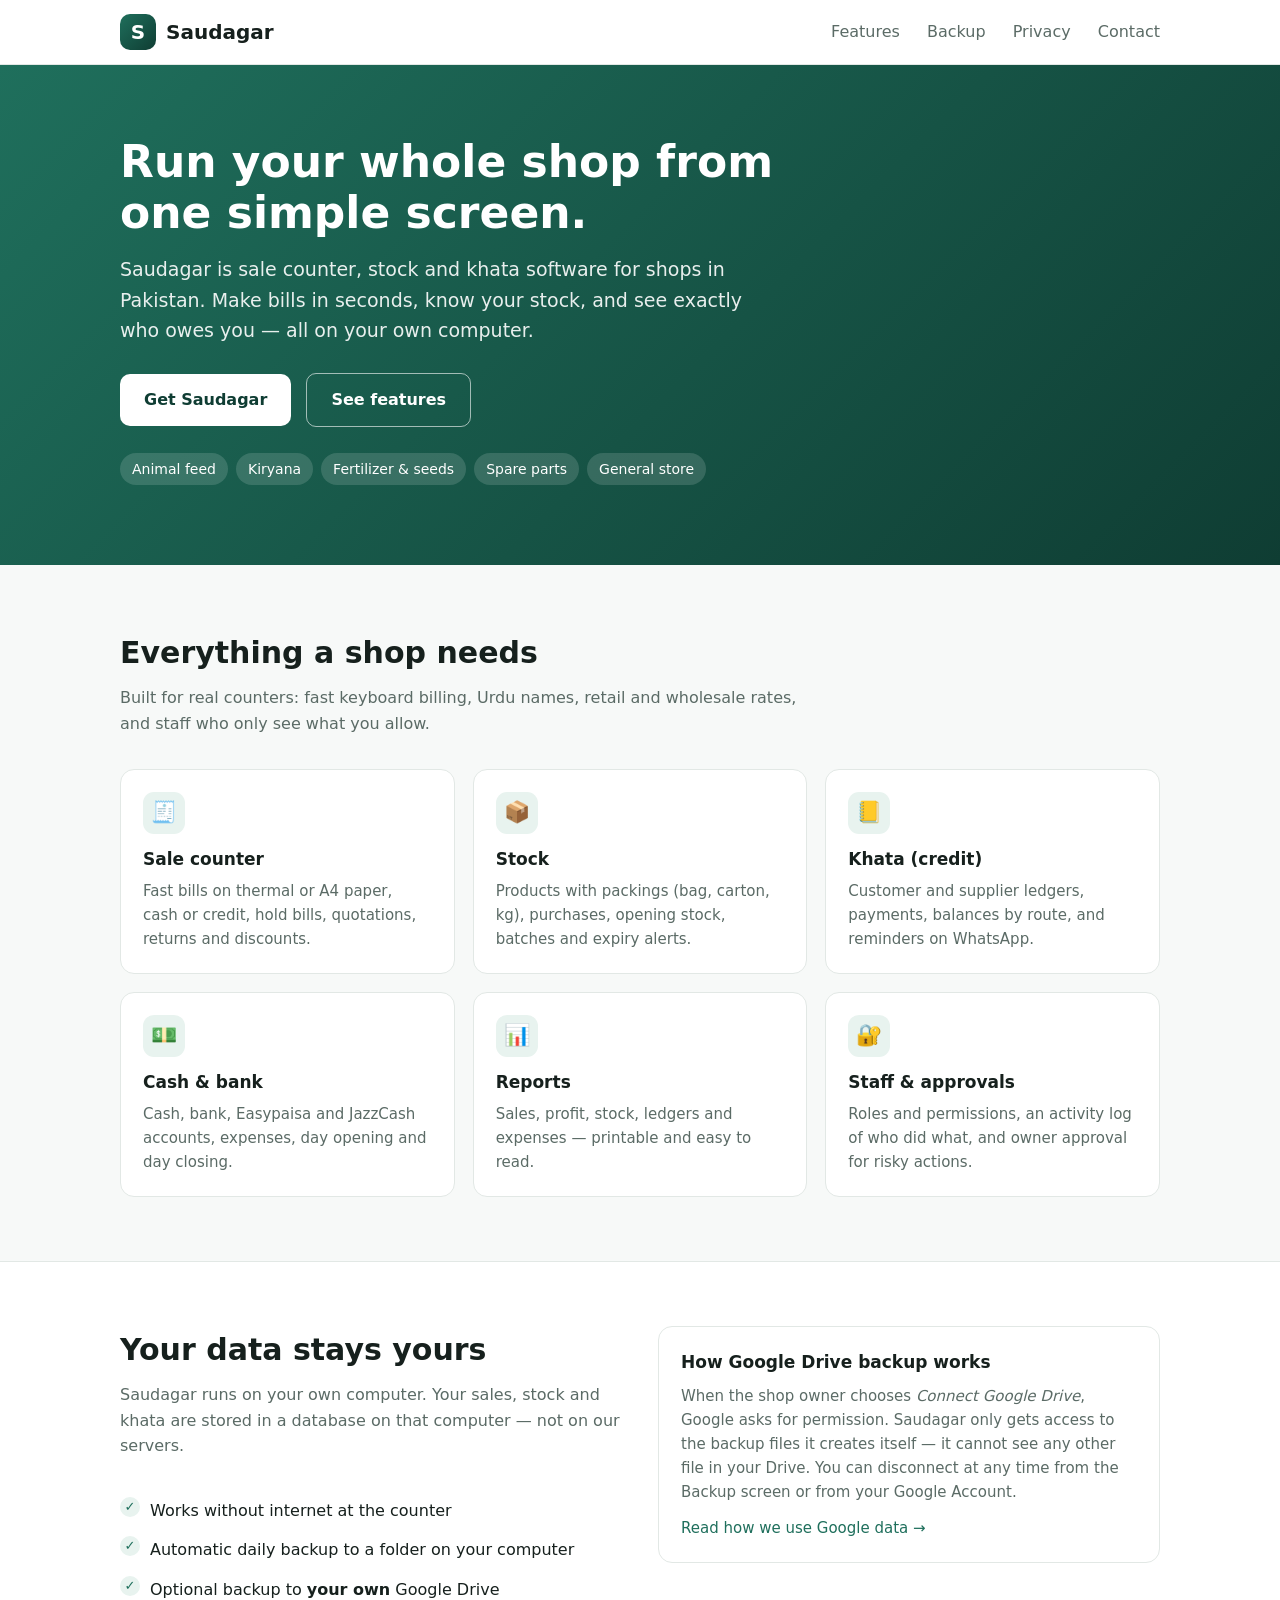
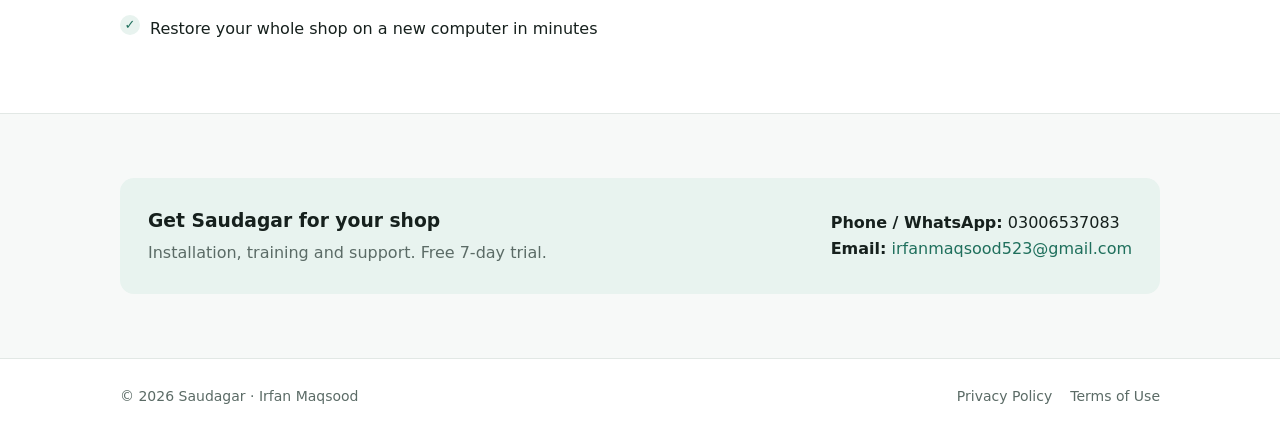
==== index.html @ 8bf54cc9 "Add files via upload" ====
<!doctype html>
<html lang="en">
<head>
<meta charset="utf-8">
<meta name="viewport" content="width=device-width, initial-scale=1">
<title>Saudagar — Shop, Stock &amp; Khata Software</title>
<meta name="description" content="Saudagar is point-of-sale, stock and khata (credit ledger) software for shops in Pakistan. Runs on your own computer, with safe backups to your own Google Drive.">
<link rel="stylesheet" href="style.css">
<link rel="icon" href="data:image/svg+xml,%3Csvg xmlns='http://www.w3.org/2000/svg' viewBox='0 0 64 64'%3E%3Crect width='64' height='64' rx='16' fill='%231F6F5C'/%3E%3Ctext x='32' y='44' font-size='36' font-family='Arial' font-weight='bold' fill='white' text-anchor='middle'%3ES%3C/text%3E%3C/svg%3E">
</head>
<body>

<header class="top">
  <div class="wrap">
    <a class="logo" href="index.html"><span class="mark">S</span>Saudagar</a>
    <nav>
      <a class="wide" href="#features">Features</a>
      <a class="wide" href="#backup">Backup</a>
      <a href="privacy.html">Privacy</a>
      <a href="#contact">Contact</a>
    </nav>
  </div>
</header>

<div class="hero">
  <div class="wrap">
    <h1>Run your whole shop from one simple screen.</h1>
    <p>Saudagar is sale counter, stock and khata software for shops in Pakistan. Make bills in seconds, know your stock, and see exactly who owes you — all on your own computer.</p>
    <a class="btn" href="#contact">Get Saudagar</a>
    <a class="btn ghost" href="#features">See features</a>
    <div class="tags">
      <span>Animal feed</span><span>Kiryana</span><span>Fertilizer &amp; seeds</span><span>Spare parts</span><span>General store</span>
    </div>
  </div>
</div>

<section id="features">
  <div class="wrap">
    <h2>Everything a shop needs</h2>
    <p class="lead">Built for real counters: fast keyboard billing, Urdu names, retail and wholesale rates, and staff who only see what you allow.</p>
    <div class="grid">
      <div class="card"><div class="ic">🧾</div><h3>Sale counter</h3><p>Fast bills on thermal or A4 paper, cash or credit, hold bills, quotations, returns and discounts.</p></div>
      <div class="card"><div class="ic">📦</div><h3>Stock</h3><p>Products with packings (bag, carton, kg), purchases, opening stock, batches and expiry alerts.</p></div>
      <div class="card"><div class="ic">📒</div><h3>Khata (credit)</h3><p>Customer and supplier ledgers, payments, balances by route, and reminders on WhatsApp.</p></div>
      <div class="card"><div class="ic">💵</div><h3>Cash &amp; bank</h3><p>Cash, bank, Easypaisa and JazzCash accounts, expenses, day opening and day closing.</p></div>
      <div class="card"><div class="ic">📊</div><h3>Reports</h3><p>Sales, profit, stock, ledgers and expenses — printable and easy to read.</p></div>
      <div class="card"><div class="ic">🔐</div><h3>Staff &amp; approvals</h3><p>Roles and permissions, an activity log of who did what, and owner approval for risky actions.</p></div>
    </div>
  </div>
</section>

<section id="backup" class="band">
  <div class="wrap two">
    <div>
      <h2>Your data stays yours</h2>
      <p class="lead">Saudagar runs on your own computer. Your sales, stock and khata are stored in a database on that computer — not on our servers.</p>
      <ul class="check">
        <li>Works without internet at the counter</li>
        <li>Automatic daily backup to a folder on your computer</li>
        <li>Optional backup to <b>your own</b> Google Drive</li>
        <li>Restore your whole shop on a new computer in minutes</li>
      </ul>
    </div>
    <div class="card">
      <h3>How Google Drive backup works</h3>
      <p style="margin-top:8px">When the shop owner chooses <i>Connect Google Drive</i>, Google asks for permission. Saudagar only gets access to the backup files it creates itself — it cannot see any other file in your Drive. You can disconnect at any time from the Backup screen or from your Google Account.</p>
      <p style="margin-top:12px"><a href="privacy.html#google">Read how we use Google data →</a></p>
    </div>
  </div>
</section>

<section id="contact">
  <div class="wrap">
    <div class="contact">
      <div>
        <h3>Get Saudagar for your shop</h3>
        <p style="margin:0;color:var(--muted)">Installation, training and support. Free 7-day trial.</p>
      </div>
      <div>
        <div><b>Phone / WhatsApp:</b> 03006537083</div>
        <div><b>Email:</b> <a href="mailto:irfanmaqsood523@gmail.com">irfanmaqsood523@gmail.com</a></div>
      </div>
    </div>
  </div>
</section>

<footer>
  <div class="wrap">
    <div>© <span id="y">2026</span> Saudagar · Irfan Maqsood</div>
    <div><a href="privacy.html">Privacy Policy</a><a href="terms.html">Terms of Use</a></div>
  </div>
</footer>
<script>document.getElementById('y').textContent=new Date().getFullYear();</script>
</body>
</html>
---- style.css ----
:root{
  --brand:#1F6F5C; --brand-deep:#0F3D33; --brand-soft:#E8F3EF;
  --ink:#16201D; --muted:#5B6B66; --line:#E2E8E5; --page:#F7F9F8; --card:#FFFFFF;
  --radius:14px; --max:1080px;
}
*{box-sizing:border-box}
html{scroll-behavior:smooth}
body{margin:0;font-family:"Segoe UI",system-ui,-apple-system,Roboto,Arial,sans-serif;color:var(--ink);background:var(--page);line-height:1.6;font-size:16px}
a{color:var(--brand);text-decoration:none} a:hover{text-decoration:underline}
.wrap{max-width:var(--max);margin:0 auto;padding:0 20px}

/* header */
header.top{background:var(--card);border-bottom:1px solid var(--line);position:sticky;top:0;z-index:10}
header.top .wrap{display:flex;align-items:center;justify-content:space-between;height:64px}
.logo{display:flex;align-items:center;gap:10px;font-weight:700;font-size:20px;color:var(--ink)}
.logo:hover{text-decoration:none}
.mark{width:36px;height:36px;border-radius:10px;background:linear-gradient(135deg,var(--brand),var(--brand-deep));color:#fff;display:grid;place-items:center;font-weight:800}
nav a{margin-left:22px;color:var(--muted);font-weight:500} nav a:hover{color:var(--brand);text-decoration:none}

/* hero */
.hero{background:linear-gradient(135deg,var(--brand),var(--brand-deep));color:#fff;padding:72px 0 80px}
.hero h1{font-size:44px;line-height:1.15;margin:0 0 16px;max-width:720px}
.hero p{font-size:19px;opacity:.9;max-width:640px;margin:0 0 28px}
.btn{display:inline-block;padding:13px 24px;border-radius:10px;font-weight:600;background:#fff;color:var(--brand-deep)}
.btn:hover{text-decoration:none;opacity:.92}
.btn.ghost{background:transparent;color:#fff;border:1.5px solid rgba(255,255,255,.6);margin-left:10px}
.tags{margin-top:26px;display:flex;flex-wrap:wrap;gap:8px}
.tags span{background:rgba(255,255,255,.14);padding:5px 12px;border-radius:99px;font-size:14px}

/* sections */
section{padding:64px 0}
section h2{font-size:30px;margin:0 0 8px}
.lead{color:var(--muted);margin:0 0 32px;max-width:680px}
.grid{display:grid;grid-template-columns:repeat(3,1fr);gap:18px}
.card{background:var(--card);border:1px solid var(--line);border-radius:var(--radius);padding:22px}
.card .ic{width:42px;height:42px;border-radius:11px;background:var(--brand-soft);display:grid;place-items:center;font-size:21px;margin-bottom:12px}
.card h3{margin:0 0 6px;font-size:17px}
.card p{margin:0;color:var(--muted);font-size:15px}
.band{background:var(--card);border-top:1px solid var(--line);border-bottom:1px solid var(--line)}
.two{display:grid;grid-template-columns:1fr 1fr;gap:36px;align-items:start}
.check{list-style:none;padding:0;margin:0}
.check li{padding:7px 0 7px 30px;position:relative}
.check li:before{content:"✓";position:absolute;left:0;top:6px;width:20px;height:20px;border-radius:50%;background:var(--brand-soft);color:var(--brand);font-weight:700;font-size:13px;display:grid;place-items:center}
.contact{background:var(--brand-soft);border-radius:var(--radius);padding:28px;display:flex;justify-content:space-between;align-items:center;gap:20px;flex-wrap:wrap}
.contact h3{margin:0 0 4px}

/* legal pages */
.doc{max-width:780px;margin:0 auto;padding:48px 20px 72px}
.doc h1{font-size:34px;margin:0 0 6px}
.doc .date{color:var(--muted);margin:0 0 28px}
.doc h2{font-size:21px;margin:34px 0 8px}
.doc p,.doc li{color:#2A3632}
.doc .box{background:var(--brand-soft);border-left:4px solid var(--brand);padding:14px 18px;border-radius:8px;margin:18px 0}

footer{border-top:1px solid var(--line);background:var(--card);padding:26px 0;color:var(--muted);font-size:14px}
footer .wrap{display:flex;justify-content:space-between;flex-wrap:wrap;gap:10px}
footer a{color:var(--muted);margin-left:18px}

@media (max-width:820px){
  .grid{grid-template-columns:1fr 1fr}.two{grid-template-columns:1fr}
  .hero h1{font-size:34px}
}
@media (max-width:560px){
  .grid{grid-template-columns:1fr}
  nav a{margin-left:14px;font-size:14px}
  .hero{padding:52px 0 60px}.hero h1{font-size:29px}.hero p{font-size:17px}
  .btn.ghost{margin:10px 0 0}
  footer a{margin:0 14px 0 0}
}
@media (max-width:560px){ nav a.wide{display:none} }
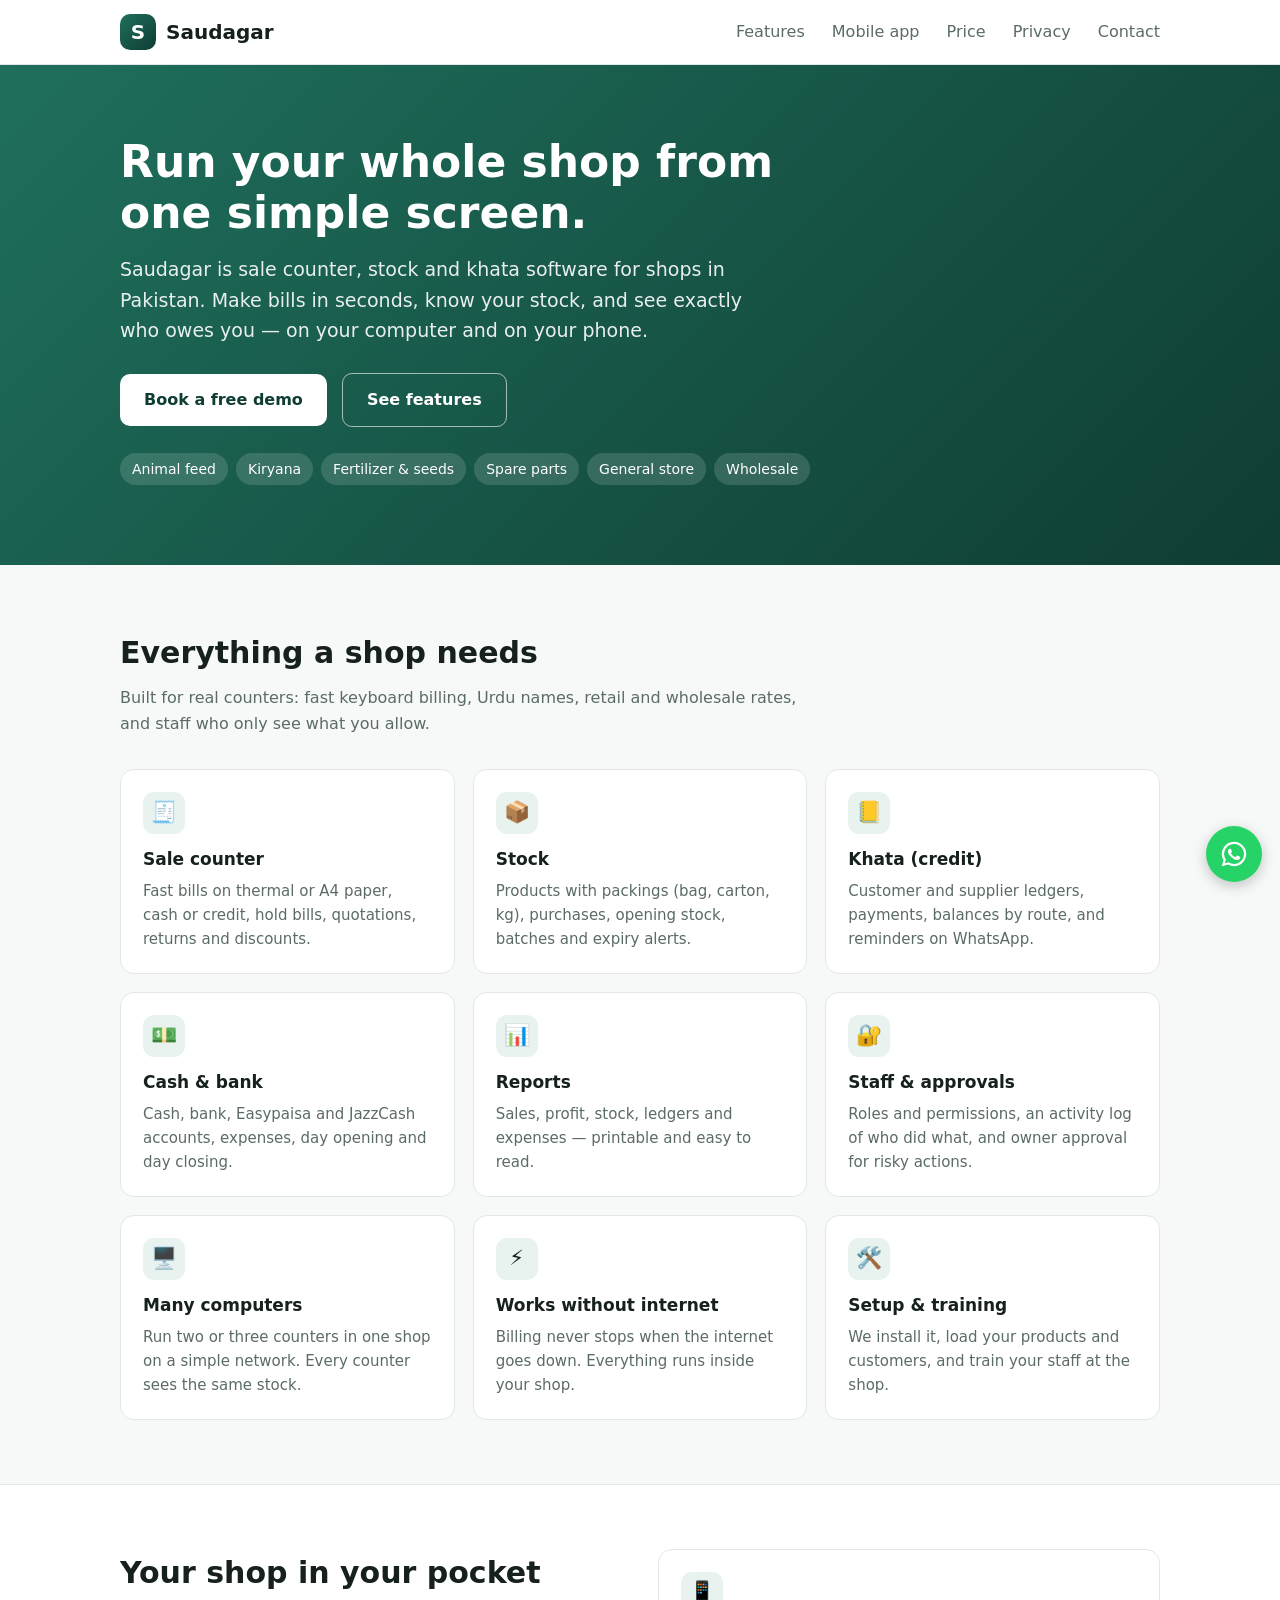
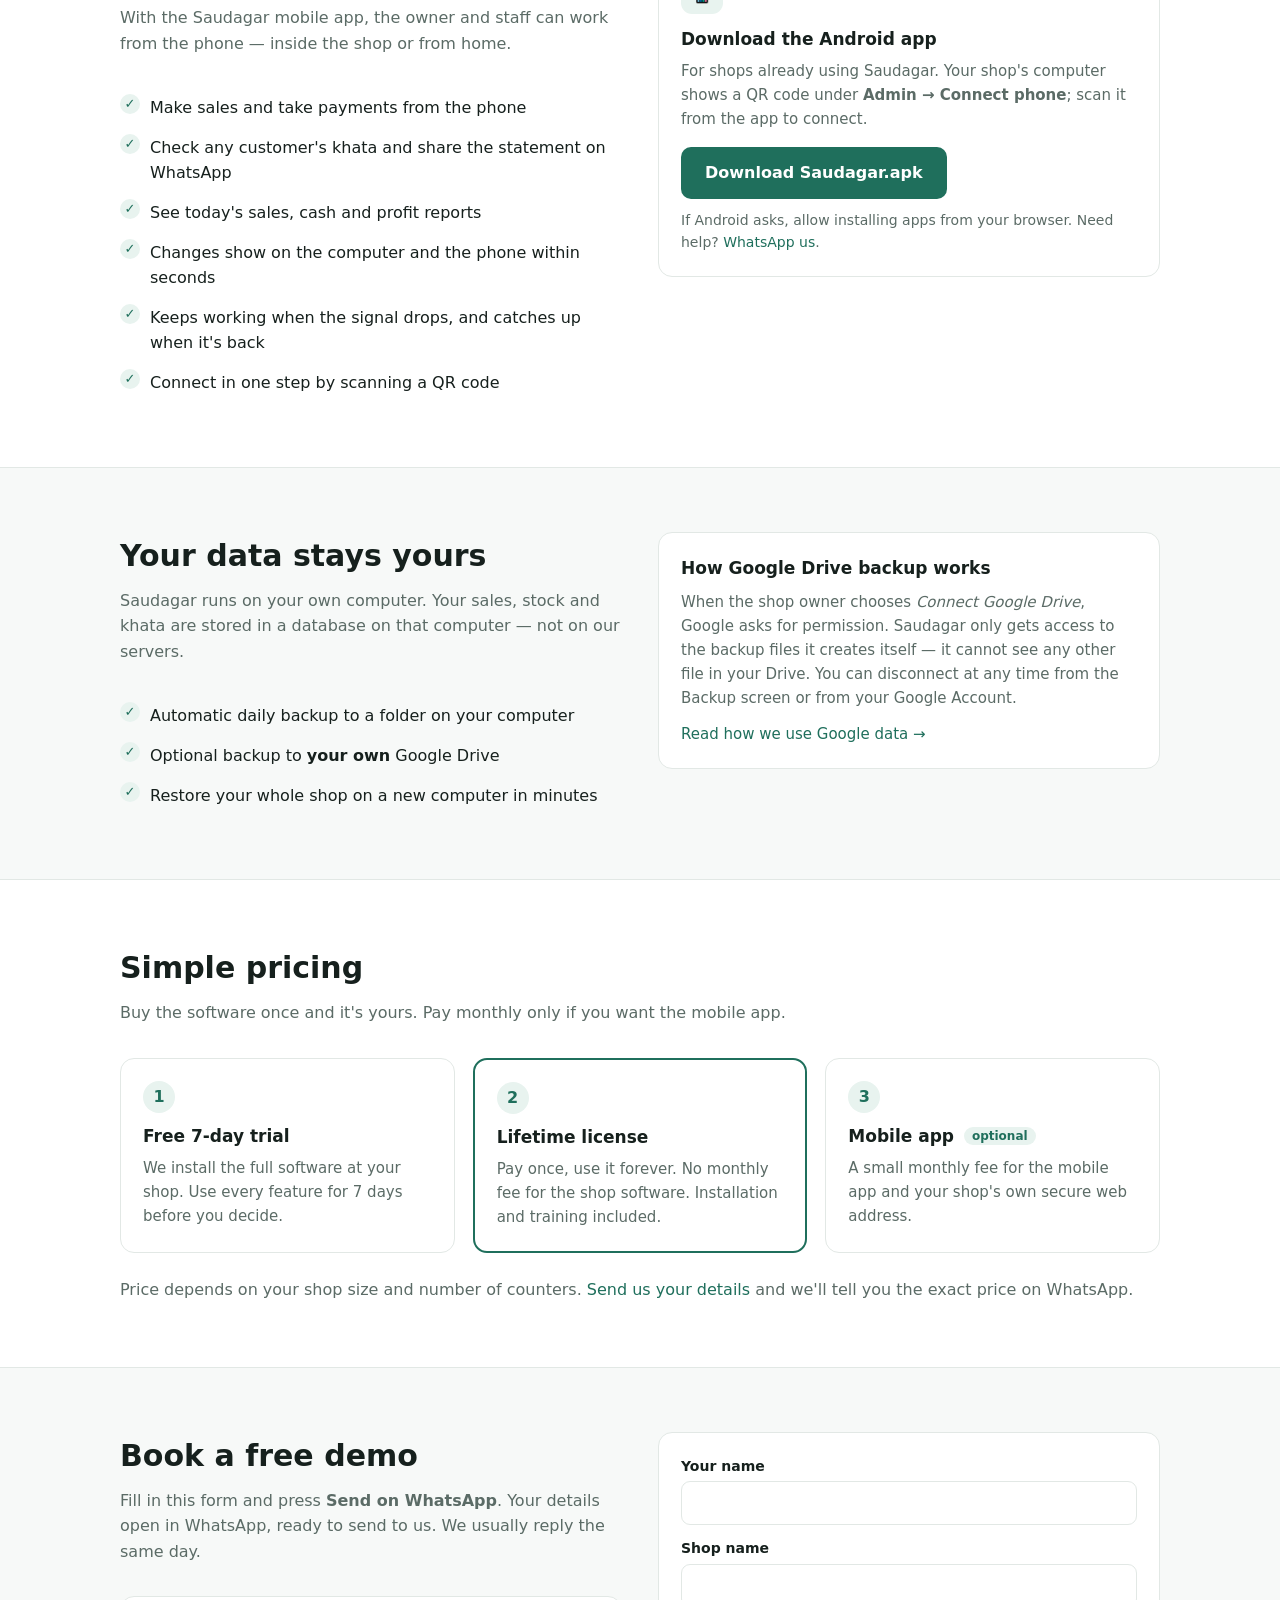
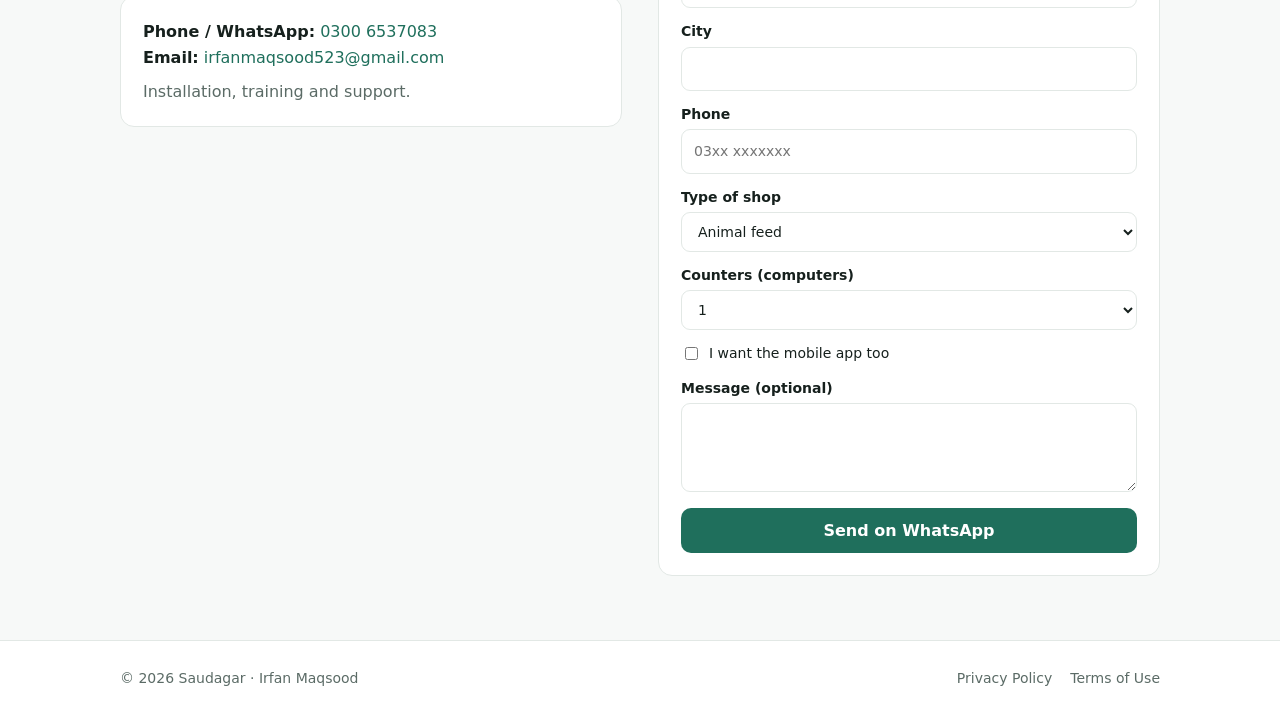
==== commit dea70414: "Add files via upload" ====
--- a/index.html
+++ b/index.html
@@ -3,8 +3,8 @@
 <head>
 <meta charset="utf-8">
 <meta name="viewport" content="width=device-width, initial-scale=1">
-<title>Saudagar — Shop, Stock &amp; Khata Software</title>
-<meta name="description" content="Saudagar is point-of-sale, stock and khata (credit ledger) software for shops in Pakistan. Runs on your own computer, with safe backups to your own Google Drive.">
+<title>Saudagar POS — Shop, Stock &amp; Khata Software</title>
+<meta name="description" content="Saudagar POS is sale counter, stock and khata (credit ledger) software for shops in Pakistan, with a mobile app. Runs on your own computer, works without internet, with safe backups to your own Google Drive.">
 <link rel="stylesheet" href="style.css">
 <link rel="icon" href="data:image/svg+xml,%3Csvg xmlns='http://www.w3.org/2000/svg' viewBox='0 0 64 64'%3E%3Crect width='64' height='64' rx='16' fill='%231F6F5C'/%3E%3Ctext x='32' y='44' font-size='36' font-family='Arial' font-weight='bold' fill='white' text-anchor='middle'%3ES%3C/text%3E%3C/svg%3E">
 </head>
@@ -15,7 +15,8 @@
     <a class="logo" href="index.html"><span class="mark">S</span>Saudagar</a>
     <nav>
       <a class="wide" href="#features">Features</a>
-      <a class="wide" href="#backup">Backup</a>
+      <a class="wide" href="#mobile">Mobile app</a>
+      <a class="wide" href="#price">Price</a>
       <a href="privacy.html">Privacy</a>
       <a href="#contact">Contact</a>
     </nav>
@@ -25,11 +26,11 @@
 <div class="hero">
   <div class="wrap">
     <h1>Run your whole shop from one simple screen.</h1>
-    <p>Saudagar is sale counter, stock and khata software for shops in Pakistan. Make bills in seconds, know your stock, and see exactly who owes you — all on your own computer.</p>
-    <a class="btn" href="#contact">Get Saudagar</a>
+    <p>Saudagar is sale counter, stock and khata software for shops in Pakistan. Make bills in seconds, know your stock, and see exactly who owes you — on your computer and on your phone.</p>
+    <a class="btn" href="#contact">Book a free demo</a>
     <a class="btn ghost" href="#features">See features</a>
     <div class="tags">
-      <span>Animal feed</span><span>Kiryana</span><span>Fertilizer &amp; seeds</span><span>Spare parts</span><span>General store</span>
+      <span>Animal feed</span><span>Kiryana</span><span>Fertilizer &amp; seeds</span><span>Spare parts</span><span>General store</span><span>Wholesale</span>
     </div>
   </div>
 </div>
@@ -45,17 +46,43 @@
       <div class="card"><div class="ic">💵</div><h3>Cash &amp; bank</h3><p>Cash, bank, Easypaisa and JazzCash accounts, expenses, day opening and day closing.</p></div>
       <div class="card"><div class="ic">📊</div><h3>Reports</h3><p>Sales, profit, stock, ledgers and expenses — printable and easy to read.</p></div>
       <div class="card"><div class="ic">🔐</div><h3>Staff &amp; approvals</h3><p>Roles and permissions, an activity log of who did what, and owner approval for risky actions.</p></div>
+      <div class="card"><div class="ic">🖥️</div><h3>Many computers</h3><p>Run two or three counters in one shop on a simple network. Every counter sees the same stock.</p></div>
+      <div class="card"><div class="ic">⚡</div><h3>Works without internet</h3><p>Billing never stops when the internet goes down. Everything runs inside your shop.</p></div>
+      <div class="card"><div class="ic">🛠️</div><h3>Setup &amp; training</h3><p>We install it, load your products and customers, and train your staff at the shop.</p></div>
     </div>
   </div>
 </section>
 
-<section id="backup" class="band">
+<section id="mobile" class="band">
+  <div class="wrap two">
+    <div>
+      <h2>Your shop in your pocket</h2>
+      <p class="lead">With the Saudagar mobile app, the owner and staff can work from the phone — inside the shop or from home.</p>
+      <ul class="check">
+        <li>Make sales and take payments from the phone</li>
+        <li>Check any customer's khata and share the statement on WhatsApp</li>
+        <li>See today's sales, cash and profit reports</li>
+        <li>Changes show on the computer and the phone within seconds</li>
+        <li>Keeps working when the signal drops, and catches up when it's back</li>
+        <li>Connect in one step by scanning a QR code</li>
+      </ul>
+    </div>
+    <div class="card app">
+      <div class="ic">📱</div>
+      <h3>Download the Android app</h3>
+      <p>For shops already using Saudagar. Your shop's computer shows a QR code under <b>Admin → Connect phone</b>; scan it from the app to connect.</p>
+      <a class="btn solid" href="Saudagar.apk" download>Download Saudagar.apk</a>
+      <p class="small">If Android asks, allow installing apps from your browser. Need help? <a href="https://wa.me/923006537083?text=Assalam%20o%20Alaikum%2C%20I%20need%20help%20installing%20the%20Saudagar%20app." target="_blank" rel="noopener">WhatsApp us</a>.</p>
+    </div>
+  </div>
+</section>
+
+<section id="backup">
   <div class="wrap two">
     <div>
       <h2>Your data stays yours</h2>
       <p class="lead">Saudagar runs on your own computer. Your sales, stock and khata are stored in a database on that computer — not on our servers.</p>
       <ul class="check">
-        <li>Works without internet at the counter</li>
         <li>Automatic daily backup to a folder on your computer</li>
         <li>Optional backup to <b>your own</b> Google Drive</li>
         <li>Restore your whole shop on a new computer in minutes</li>
@@ -69,18 +96,60 @@
   </div>
 </section>
 
-<section id="contact">
+<section id="price" class="band">
   <div class="wrap">
-    <div class="contact">
-      <div>
-        <h3>Get Saudagar for your shop</h3>
-        <p style="margin:0;color:var(--muted)">Installation, training and support. Free 7-day trial.</p>
+    <h2>Simple pricing</h2>
+    <p class="lead">Buy the software once and it's yours. Pay monthly only if you want the mobile app.</p>
+    <div class="grid three">
+      <div class="card plan">
+        <div class="step">1</div>
+        <h3>Free 7-day trial</h3>
+        <p>We install the full software at your shop. Use every feature for 7 days before you decide.</p>
       </div>
-      <div>
-        <div><b>Phone / WhatsApp:</b> 03006537083</div>
-        <div><b>Email:</b> <a href="mailto:irfanmaqsood523@gmail.com">irfanmaqsood523@gmail.com</a></div>
+      <div class="card plan best">
+        <div class="step">2</div>
+        <h3>Lifetime license</h3>
+        <p>Pay once, use it forever. No monthly fee for the shop software. Installation and training included.</p>
+      </div>
+      <div class="card plan">
+        <div class="step">3</div>
+        <h3>Mobile app <span class="opt">optional</span></h3>
+        <p>A small monthly fee for the mobile app and your shop's own secure web address.</p>
       </div>
     </div>
+    <p class="note">Price depends on your shop size and number of counters. <a href="#contact">Send us your details</a> and we'll tell you the exact price on WhatsApp.</p>
+  </div>
+</section>
+
+<section id="contact">
+  <div class="wrap two">
+    <div>
+      <h2>Book a free demo</h2>
+      <p class="lead">Fill in this form and press <b>Send on WhatsApp</b>. Your details open in WhatsApp, ready to send to us. We usually reply the same day.</p>
+      <div class="card">
+        <div><b>Phone / WhatsApp:</b> <a href="tel:+923006537083">0300 6537083</a></div>
+        <div><b>Email:</b> <a href="mailto:irfanmaqsood523@gmail.com">irfanmaqsood523@gmail.com</a></div>
+        <div style="margin-top:8px;color:var(--muted)">Installation, training and support.</div>
+      </div>
+    </div>
+    <form class="card form" id="demo">
+      <label>Your name<input name="name" required autocomplete="name"></label>
+      <label>Shop name<input name="shop" required></label>
+      <label>City<input name="city" required autocomplete="address-level2"></label>
+      <label>Phone<input name="phone" type="tel" inputmode="tel" placeholder="03xx xxxxxxx" autocomplete="tel"></label>
+      <label>Type of shop
+        <select name="type">
+          <option>Animal feed</option><option>Kiryana</option><option>Fertilizer &amp; seeds</option>
+          <option>Spare parts</option><option>General store</option><option>Wholesale</option><option>Other</option>
+        </select>
+      </label>
+      <label>Counters (computers)
+        <select name="pcs"><option>1</option><option>2</option><option>3</option><option>4 or more</option></select>
+      </label>
+      <label class="tick"><input type="checkbox" name="mobile"> I want the mobile app too</label>
+      <label>Message (optional)<textarea name="msg" rows="3"></textarea></label>
+      <button class="btn solid" type="submit">Send on WhatsApp</button>
+    </form>
   </div>
 </section>
 
@@ -90,6 +159,29 @@
     <div><a href="privacy.html">Privacy Policy</a><a href="terms.html">Terms of Use</a></div>
   </div>
 </footer>
-<script>document.getElementById('y').textContent=new Date().getFullYear();</script>
+
+<a class="wa" href="https://wa.me/923006537083?text=Assalam%20o%20Alaikum%2C%20I%20want%20to%20know%20about%20Saudagar%20POS." target="_blank" rel="noopener" aria-label="Chat on WhatsApp">
+  <svg viewBox="0 0 32 32" width="30" height="30" aria-hidden="true"><path fill="#fff" d="M16 3a13 13 0 0 0-11.2 19.6L3 29l6.6-1.7A13 13 0 1 0 16 3zm0 23.6a10.6 10.6 0 0 1-5.4-1.5l-.4-.2-3.9 1 1-3.8-.2-.4A10.6 10.6 0 1 1 16 26.6zm5.8-7.9c-.3-.2-1.9-.9-2.2-1s-.5-.2-.7.2-.8 1-1 1.2-.4.2-.7.1a8.7 8.7 0 0 1-4.3-3.8c-.3-.6.3-.5.9-1.7.1-.2 0-.4 0-.5l-1-2.4c-.3-.6-.5-.5-.7-.5h-.6a1.2 1.2 0 0 0-.9.4 3.6 3.6 0 0 0-1.1 2.7 6.3 6.3 0 0 0 1.3 3.3 14.4 14.4 0 0 0 5.5 4.9c2 .9 2.9 1 3.9.8a3.3 3.3 0 0 0 2.2-1.5 2.7 2.7 0 0 0 .2-1.5c-.1-.2-.3-.3-.6-.4z"/></svg>
+</a>
+
+<script>
+document.getElementById('y').textContent = new Date().getFullYear();
+document.getElementById('demo').addEventListener('submit', function (e) {
+  e.preventDefault();
+  var f = this, v = function (n) { return (f.elements[n].value || '').trim(); };
+  var lines = [
+    'Assalam o Alaikum, I want a demo of Saudagar POS.',
+    'Name: ' + v('name'),
+    'Shop: ' + v('shop'),
+    'City: ' + v('city'),
+    v('phone') ? 'Phone: ' + v('phone') : '',
+    'Type: ' + v('type'),
+    'Counters: ' + v('pcs'),
+    'Mobile app: ' + (f.elements.mobile.checked ? 'Yes' : 'No'),
+    v('msg') ? 'Message: ' + v('msg') : ''
+  ].filter(Boolean);
+  window.open('https://wa.me/923006537083?text=' + encodeURIComponent(lines.join('\n')), '_blank');
+});
+</script>
 </body>
 </html>
--- a/style.css
+++ b/style.css
@@ -68,3 +68,24 @@
   footer a{margin:0 14px 0 0}
 }
 @media (max-width:560px){ nav a.wide{display:none} }
+
+/* v2: mobile, pricing, form, WhatsApp */
+.btn.solid{background:var(--brand);color:#fff;border:0;cursor:pointer;font-size:16px;font-family:inherit}
+.card.app .btn{margin:16px 0 10px}
+.small{font-size:14px!important}
+.grid.three{grid-template-columns:repeat(3,1fr)}
+.plan{position:relative}
+.plan .step{width:32px;height:32px;border-radius:50%;background:var(--brand-soft);color:var(--brand);font-weight:700;display:grid;place-items:center;margin-bottom:10px}
+.plan.best{border:2px solid var(--brand)}
+.opt{font-size:12px;font-weight:600;background:var(--brand-soft);color:var(--brand);padding:2px 8px;border-radius:99px;vertical-align:middle;margin-left:4px}
+.note{margin:24px 0 0;color:var(--muted)}
+.form{display:grid;gap:12px}
+.form label{display:grid;gap:4px;font-size:14px;font-weight:600;color:var(--ink)}
+.form input,.form select,.form textarea{font:inherit;font-weight:400;padding:10px 12px;border:1px solid var(--line);border-radius:9px;background:#fff;color:var(--ink);width:100%}
+.form input:focus,.form select:focus,.form textarea:focus{outline:2px solid var(--brand);outline-offset:0;border-color:var(--brand)}
+.form .tick{display:flex;align-items:center;gap:8px;font-weight:500}
+.form .tick input{width:auto}
+.form .btn{width:100%;margin-top:4px}
+.wa{position:fixed;right:18px;bottom:18px;width:56px;height:56px;border-radius:50%;background:#25D366;display:grid;place-items:center;box-shadow:0 4px 14px rgba(0,0,0,.22);z-index:20}
+.wa:hover{text-decoration:none;transform:scale(1.05)}
+@media (max-width:820px){ .grid.three{grid-template-columns:1fr} }
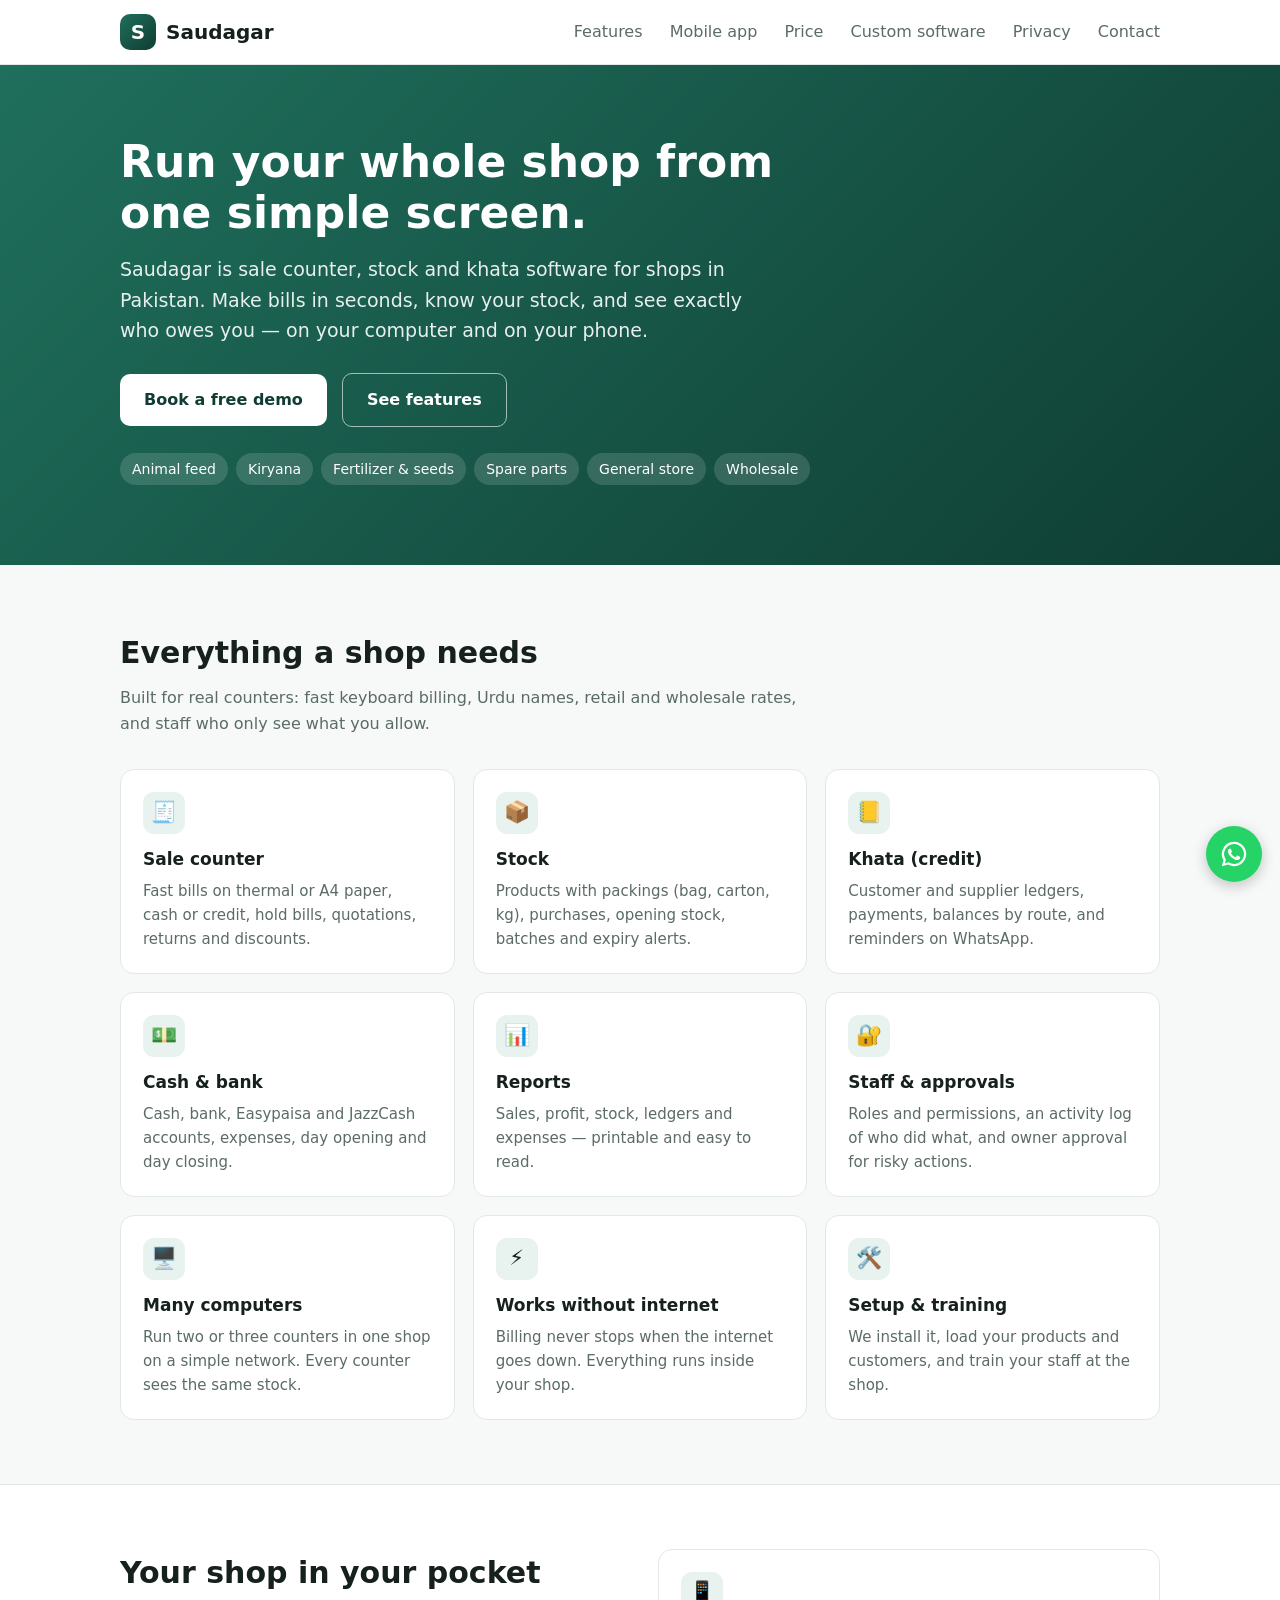
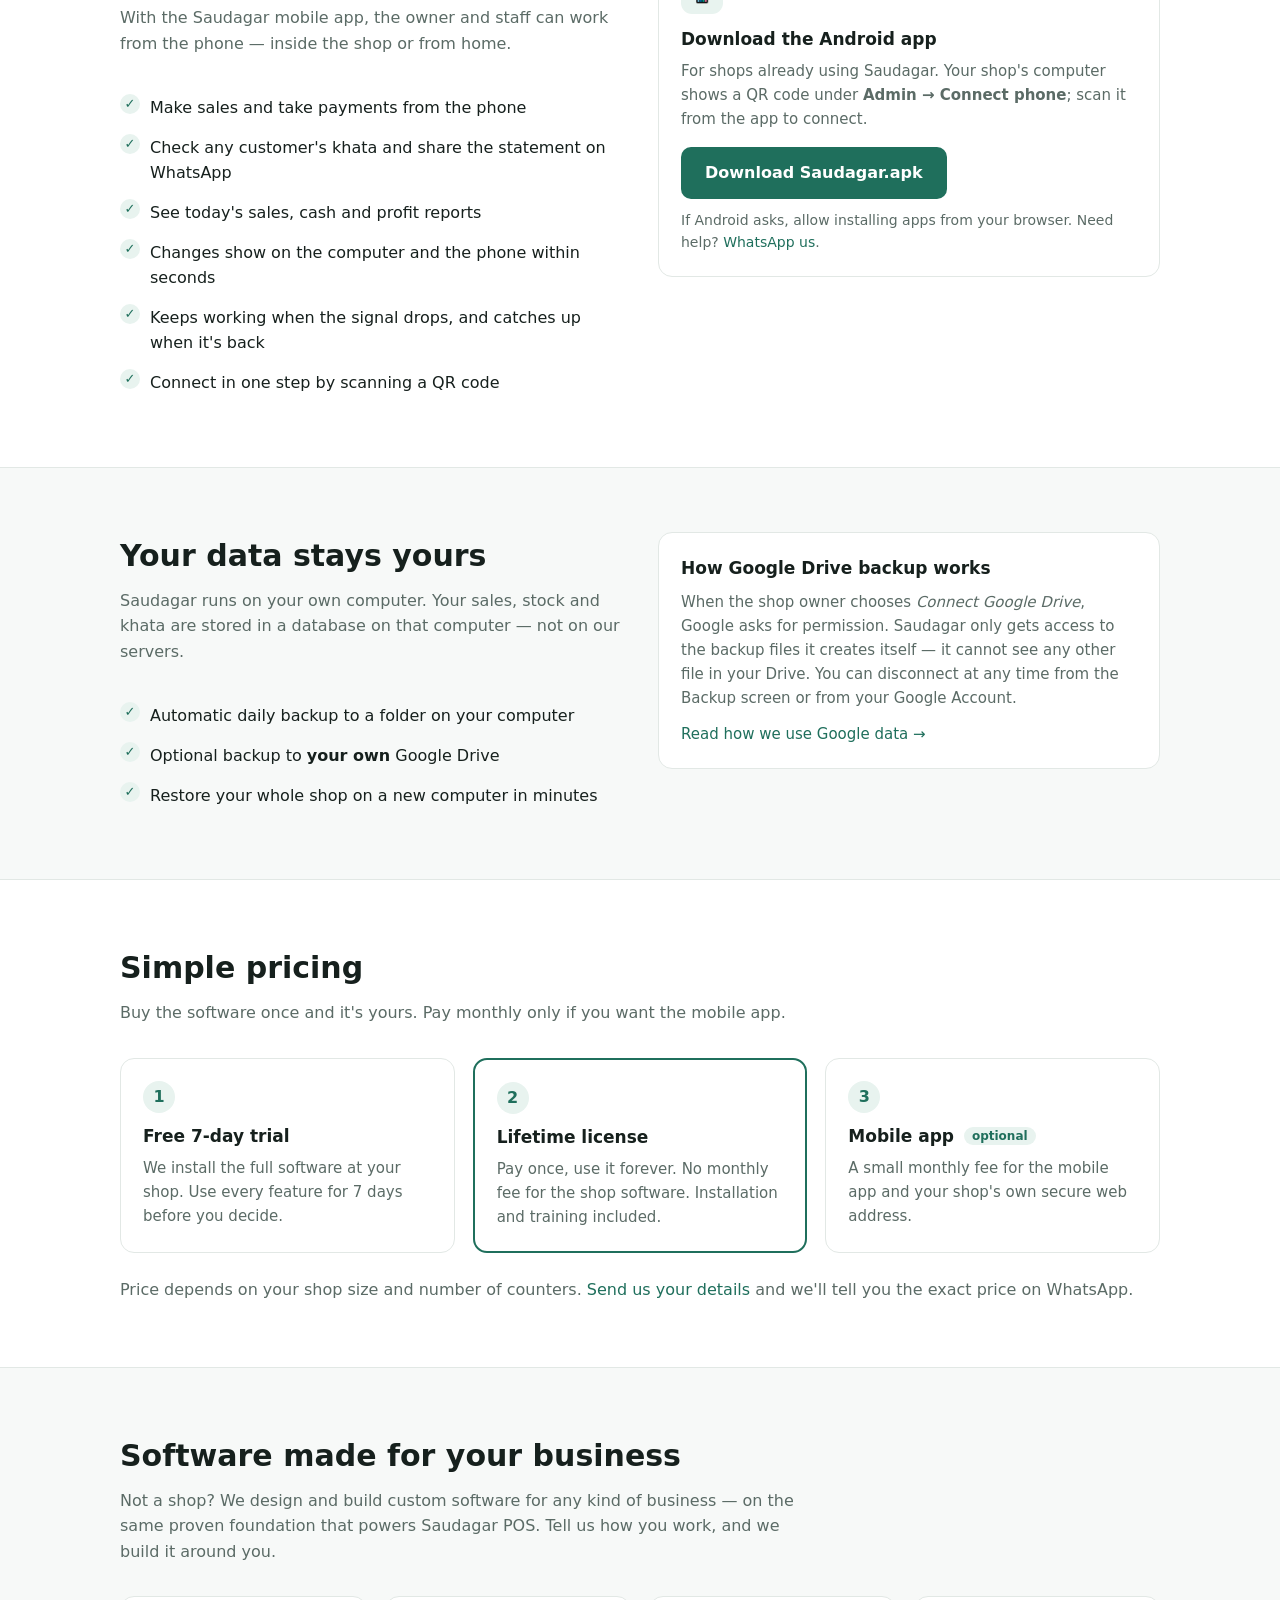
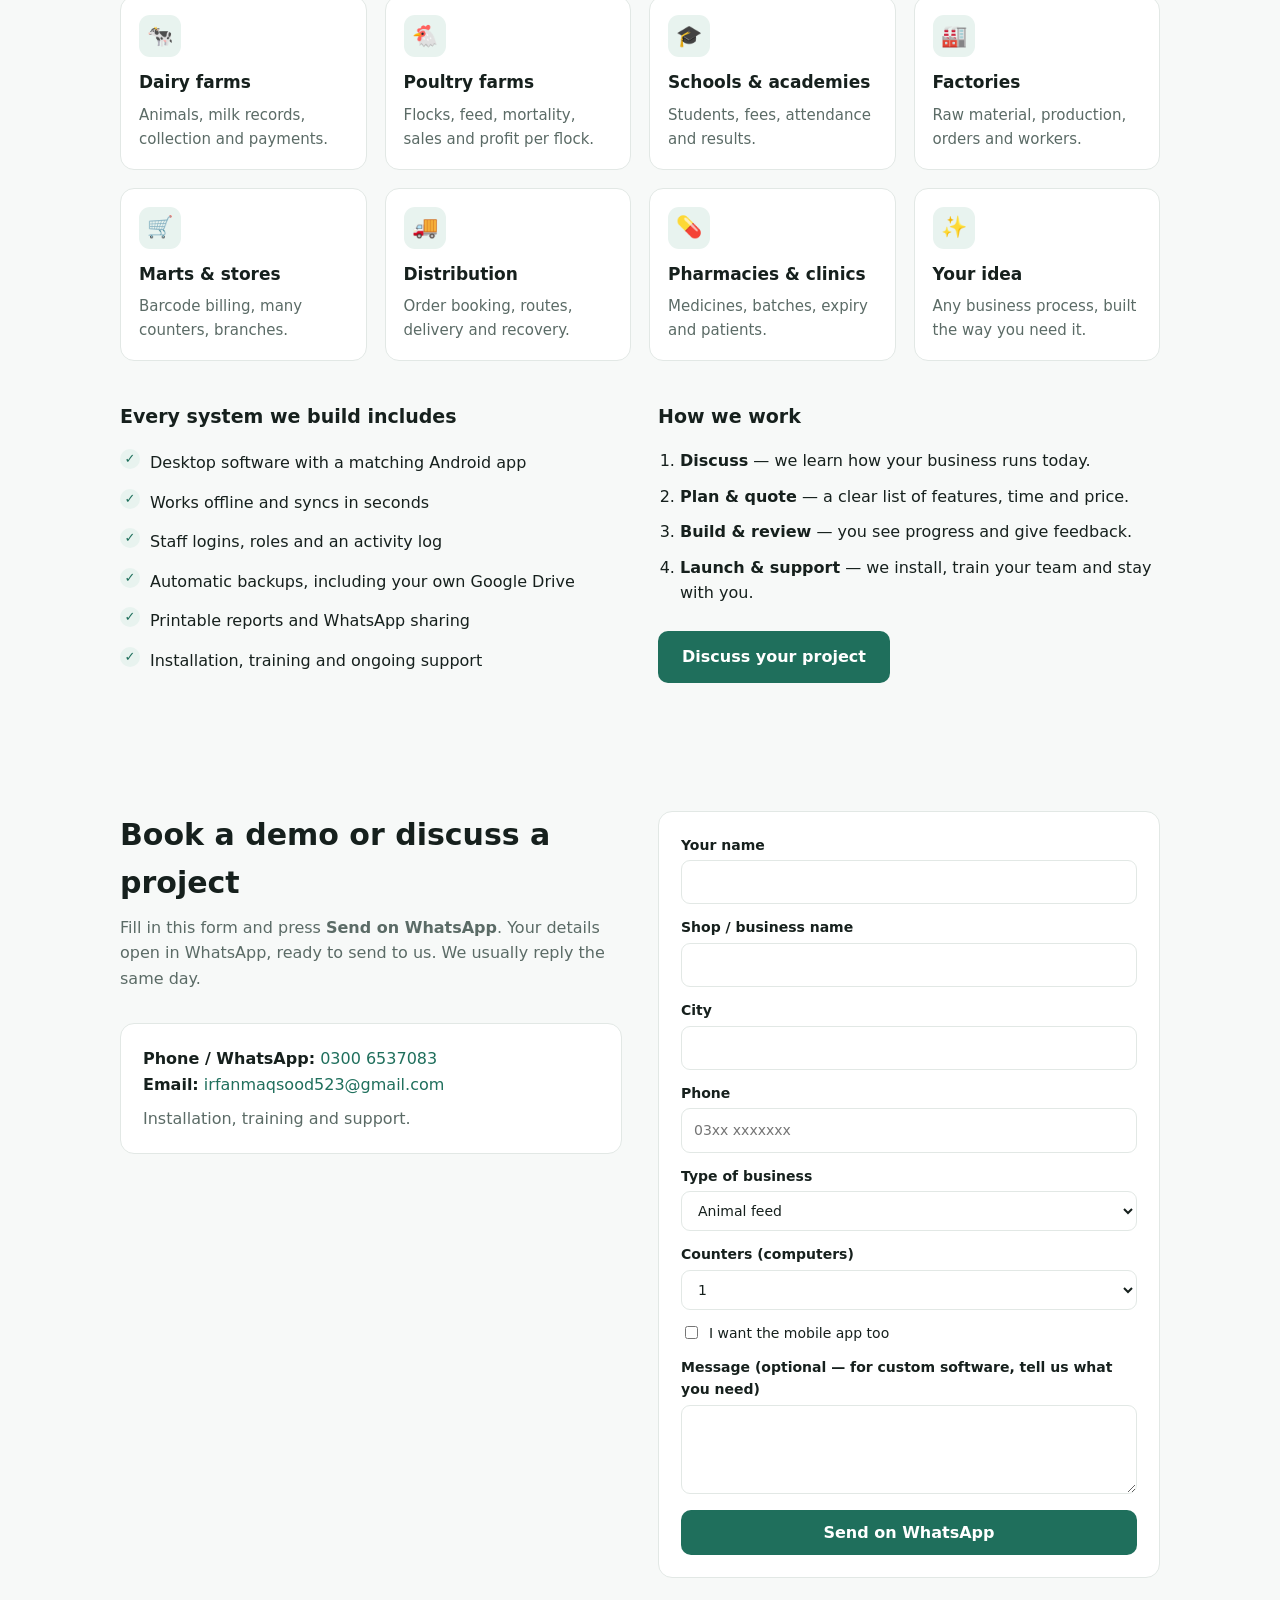
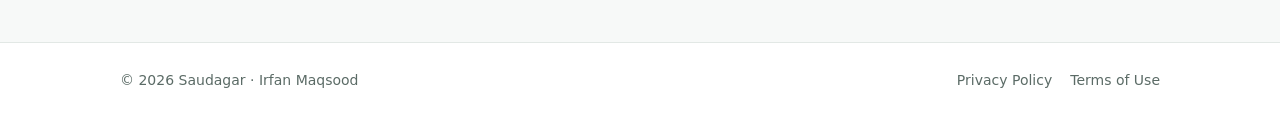
==== commit 21f0062d: "Add files via upload" ====
--- a/index.html
+++ b/index.html
@@ -17,6 +17,7 @@
       <a class="wide" href="#features">Features</a>
       <a class="wide" href="#mobile">Mobile app</a>
       <a class="wide" href="#price">Price</a>
+      <a class="wide" href="#custom">Custom software</a>
       <a href="privacy.html">Privacy</a>
       <a href="#contact">Contact</a>
     </nav>
@@ -121,10 +122,51 @@
   </div>
 </section>
 
+<section id="custom">
+  <div class="wrap">
+    <h2>Software made for your business</h2>
+    <p class="lead">Not a shop? We design and build custom software for any kind of business — on the same proven foundation that powers Saudagar POS. Tell us how you work, and we build it around you.</p>
+    <div class="grid four">
+      <div class="card mini"><div class="ic">🐄</div><h3>Dairy farms</h3><p>Animals, milk records, collection and payments.</p></div>
+      <div class="card mini"><div class="ic">🐔</div><h3>Poultry farms</h3><p>Flocks, feed, mortality, sales and profit per flock.</p></div>
+      <div class="card mini"><div class="ic">🎓</div><h3>Schools &amp; academies</h3><p>Students, fees, attendance and results.</p></div>
+      <div class="card mini"><div class="ic">🏭</div><h3>Factories</h3><p>Raw material, production, orders and workers.</p></div>
+      <div class="card mini"><div class="ic">🛒</div><h3>Marts &amp; stores</h3><p>Barcode billing, many counters, branches.</p></div>
+      <div class="card mini"><div class="ic">🚚</div><h3>Distribution</h3><p>Order booking, routes, delivery and recovery.</p></div>
+      <div class="card mini"><div class="ic">💊</div><h3>Pharmacies &amp; clinics</h3><p>Medicines, batches, expiry and patients.</p></div>
+      <div class="card mini"><div class="ic">✨</div><h3>Your idea</h3><p>Any business process, built the way you need it.</p></div>
+    </div>
+
+    <div class="two" style="margin-top:40px">
+      <div>
+        <h3 class="sub">Every system we build includes</h3>
+        <ul class="check">
+          <li>Desktop software with a matching Android app</li>
+          <li>Works offline and syncs in seconds</li>
+          <li>Staff logins, roles and an activity log</li>
+          <li>Automatic backups, including your own Google Drive</li>
+          <li>Printable reports and WhatsApp sharing</li>
+          <li>Installation, training and ongoing support</li>
+        </ul>
+      </div>
+      <div>
+        <h3 class="sub">How we work</h3>
+        <ol class="steps">
+          <li><b>Discuss</b> — we learn how your business runs today.</li>
+          <li><b>Plan &amp; quote</b> — a clear list of features, time and price.</li>
+          <li><b>Build &amp; review</b> — you see progress and give feedback.</li>
+          <li><b>Launch &amp; support</b> — we install, train your team and stay with you.</li>
+        </ol>
+        <a class="btn solid" href="#contact" onclick="pickCustom()">Discuss your project</a>
+      </div>
+    </div>
+  </div>
+</section>
+
 <section id="contact">
   <div class="wrap two">
     <div>
-      <h2>Book a free demo</h2>
+      <h2>Book a demo or discuss a project</h2>
       <p class="lead">Fill in this form and press <b>Send on WhatsApp</b>. Your details open in WhatsApp, ready to send to us. We usually reply the same day.</p>
       <div class="card">
         <div><b>Phone / WhatsApp:</b> <a href="tel:+923006537083">0300 6537083</a></div>
@@ -134,20 +176,21 @@
     </div>
     <form class="card form" id="demo">
       <label>Your name<input name="name" required autocomplete="name"></label>
-      <label>Shop name<input name="shop" required></label>
+      <label>Shop / business name<input name="shop" required></label>
       <label>City<input name="city" required autocomplete="address-level2"></label>
       <label>Phone<input name="phone" type="tel" inputmode="tel" placeholder="03xx xxxxxxx" autocomplete="tel"></label>
-      <label>Type of shop
+      <label>Type of business
         <select name="type">
           <option>Animal feed</option><option>Kiryana</option><option>Fertilizer &amp; seeds</option>
-          <option>Spare parts</option><option>General store</option><option>Wholesale</option><option>Other</option>
+          <option>Spare parts</option><option>General store</option><option>Wholesale</option><option>Other shop</option>
+          <option>Custom software (any business)</option>
         </select>
       </label>
       <label>Counters (computers)
         <select name="pcs"><option>1</option><option>2</option><option>3</option><option>4 or more</option></select>
       </label>
       <label class="tick"><input type="checkbox" name="mobile"> I want the mobile app too</label>
-      <label>Message (optional)<textarea name="msg" rows="3"></textarea></label>
+      <label>Message (optional — for custom software, tell us what you need)<textarea name="msg" rows="3"></textarea></label>
       <button class="btn solid" type="submit">Send on WhatsApp</button>
     </form>
   </div>
@@ -165,14 +208,15 @@
 </a>
 
 <script>
+function pickCustom(){ var t=document.querySelector('#demo select[name=type]'); t.value='Custom software (any business)'; }
 document.getElementById('y').textContent = new Date().getFullYear();
 document.getElementById('demo').addEventListener('submit', function (e) {
   e.preventDefault();
   var f = this, v = function (n) { return (f.elements[n].value || '').trim(); };
   var lines = [
-    'Assalam o Alaikum, I want a demo of Saudagar POS.',
+    (v('type').indexOf('Custom')===0 ? 'Assalam o Alaikum, I want custom software for my business.' : 'Assalam o Alaikum, I want a demo of Saudagar POS.'),
     'Name: ' + v('name'),
-    'Shop: ' + v('shop'),
+    'Business: ' + v('shop'),
     'City: ' + v('city'),
     v('phone') ? 'Phone: ' + v('phone') : '',
     'Type: ' + v('type'),
--- a/style.css
+++ b/style.css
@@ -89,3 +89,9 @@
 .wa{position:fixed;right:18px;bottom:18px;width:56px;height:56px;border-radius:50%;background:#25D366;display:grid;place-items:center;box-shadow:0 4px 14px rgba(0,0,0,.22);z-index:20}
 .wa:hover{text-decoration:none;transform:scale(1.05)}
 @media (max-width:820px){ .grid.three{grid-template-columns:1fr} }
+.grid.four{grid-template-columns:repeat(4,1fr)}
+.card.mini{padding:18px}
+h3.sub{font-size:19px;margin:0 0 12px}
+.steps{margin:0 0 20px;padding-left:22px}
+.steps li{padding:5px 0}
+@media (max-width:820px){ .grid.four{grid-template-columns:1fr 1fr} }
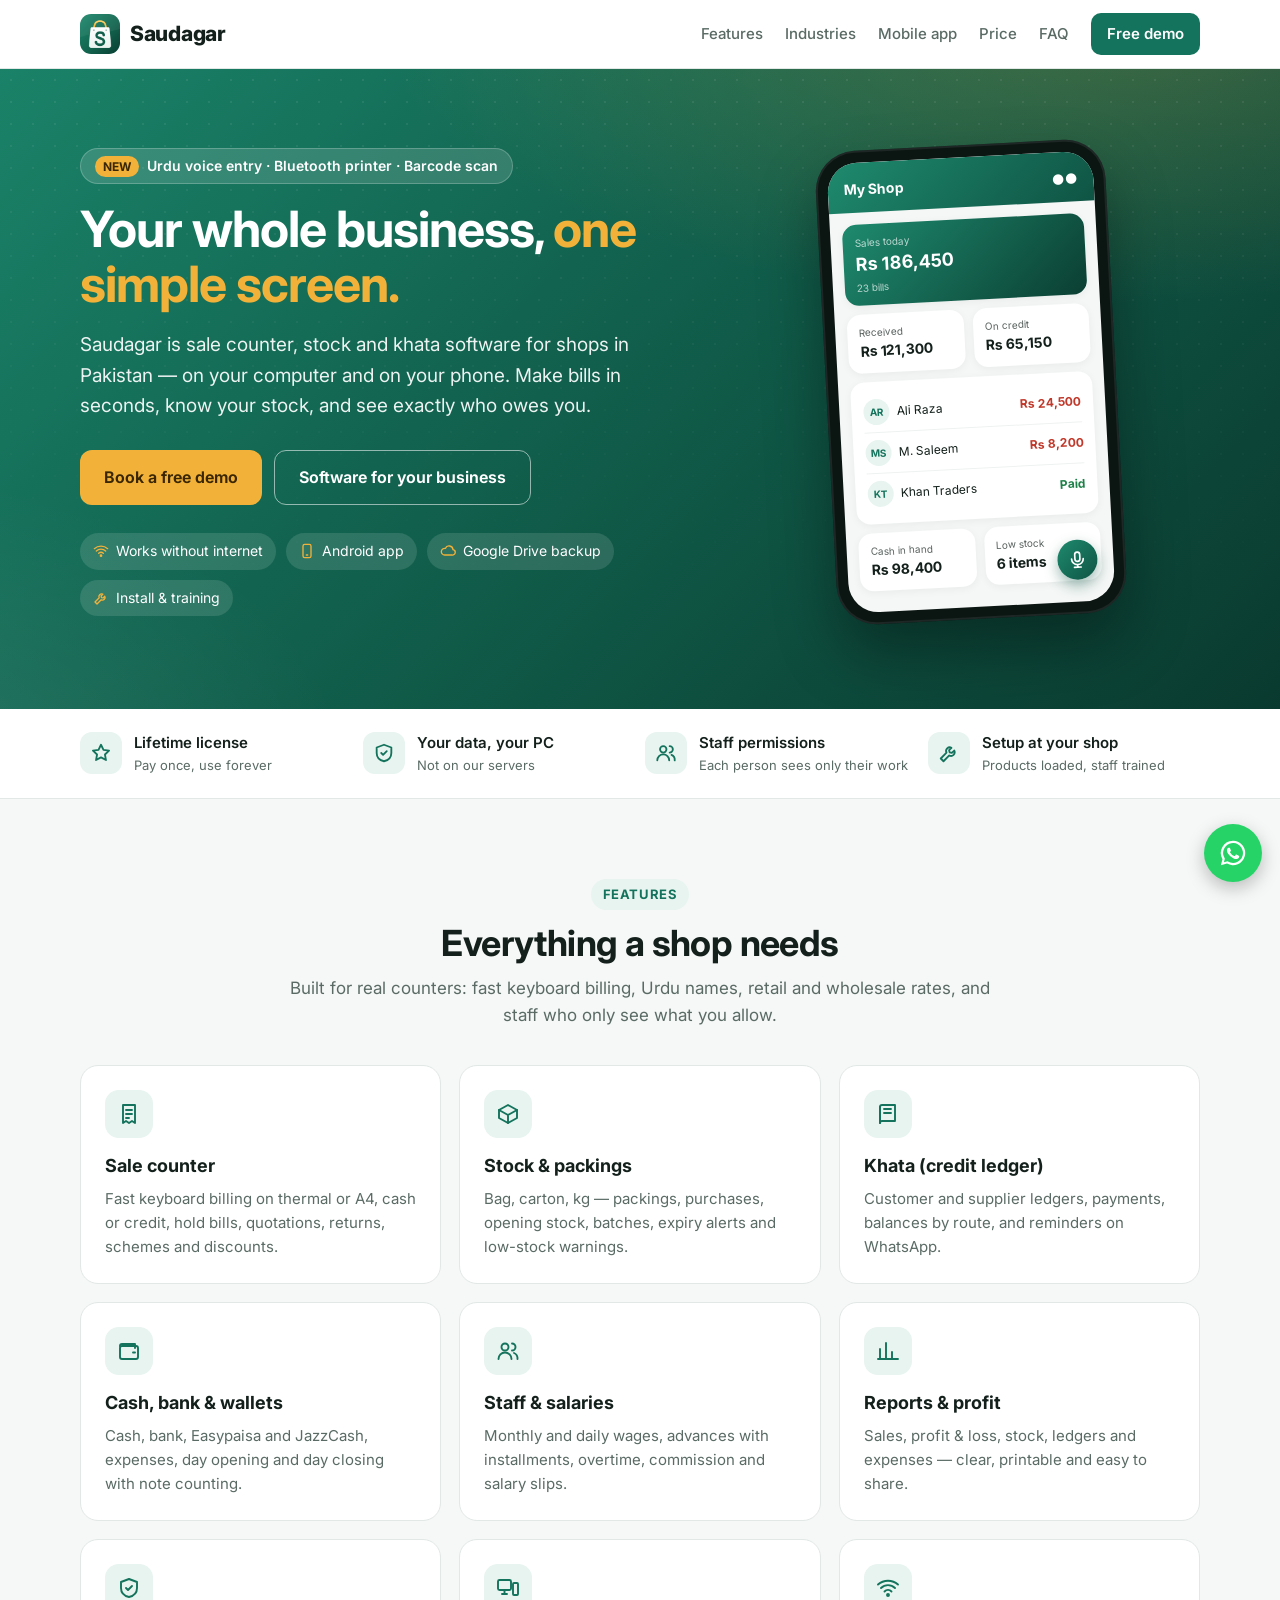
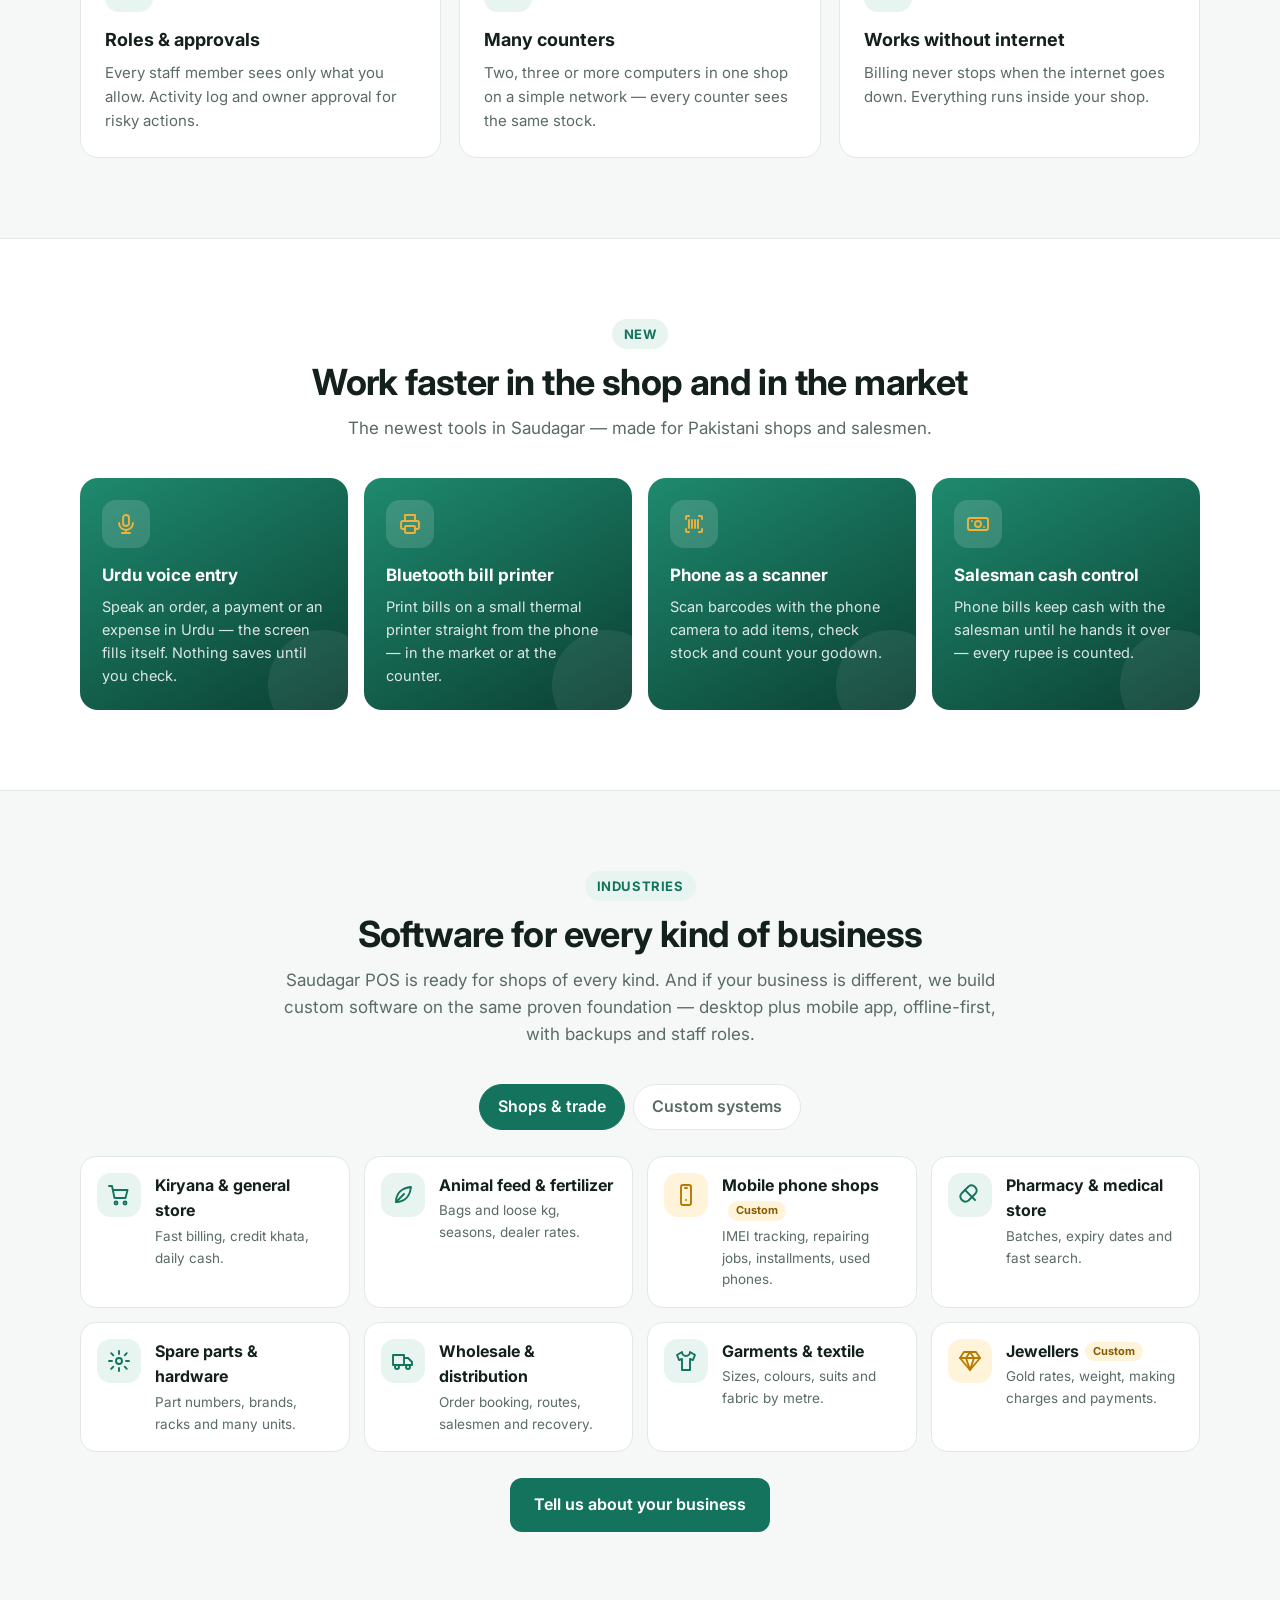
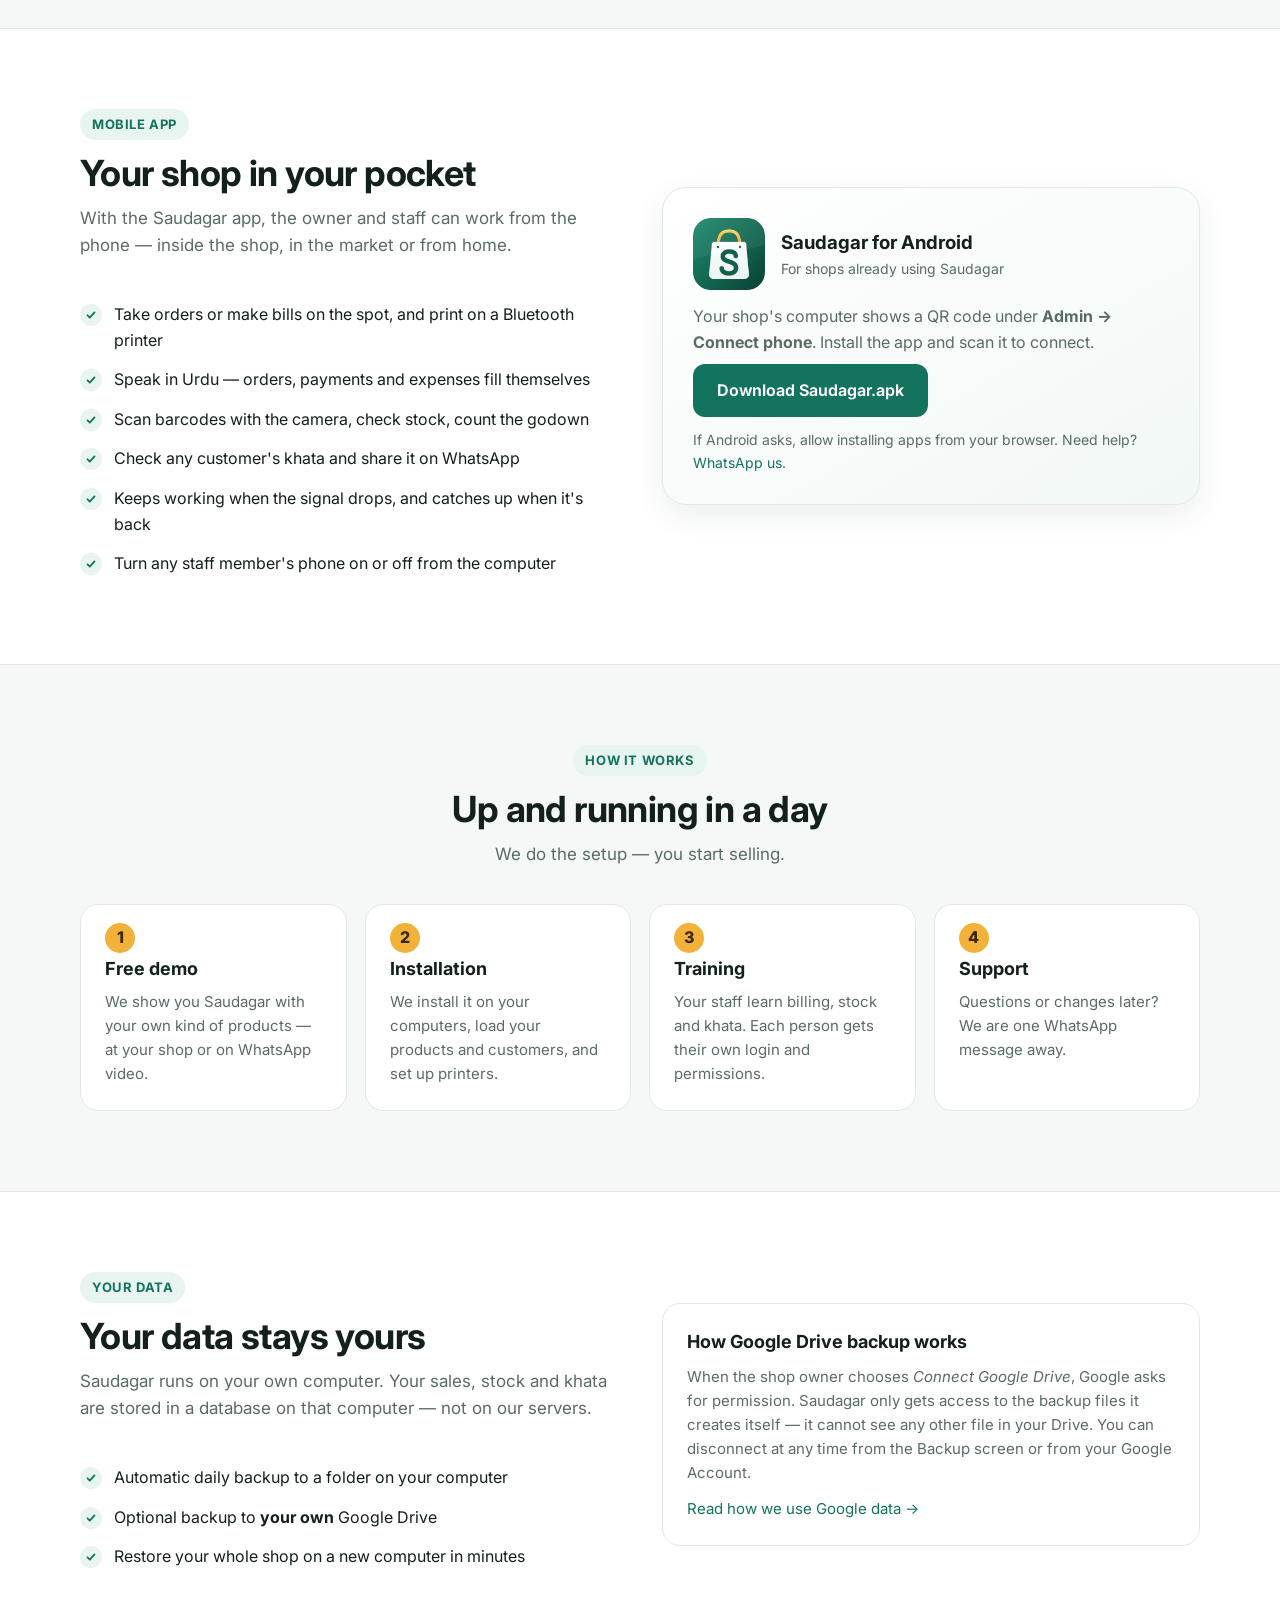
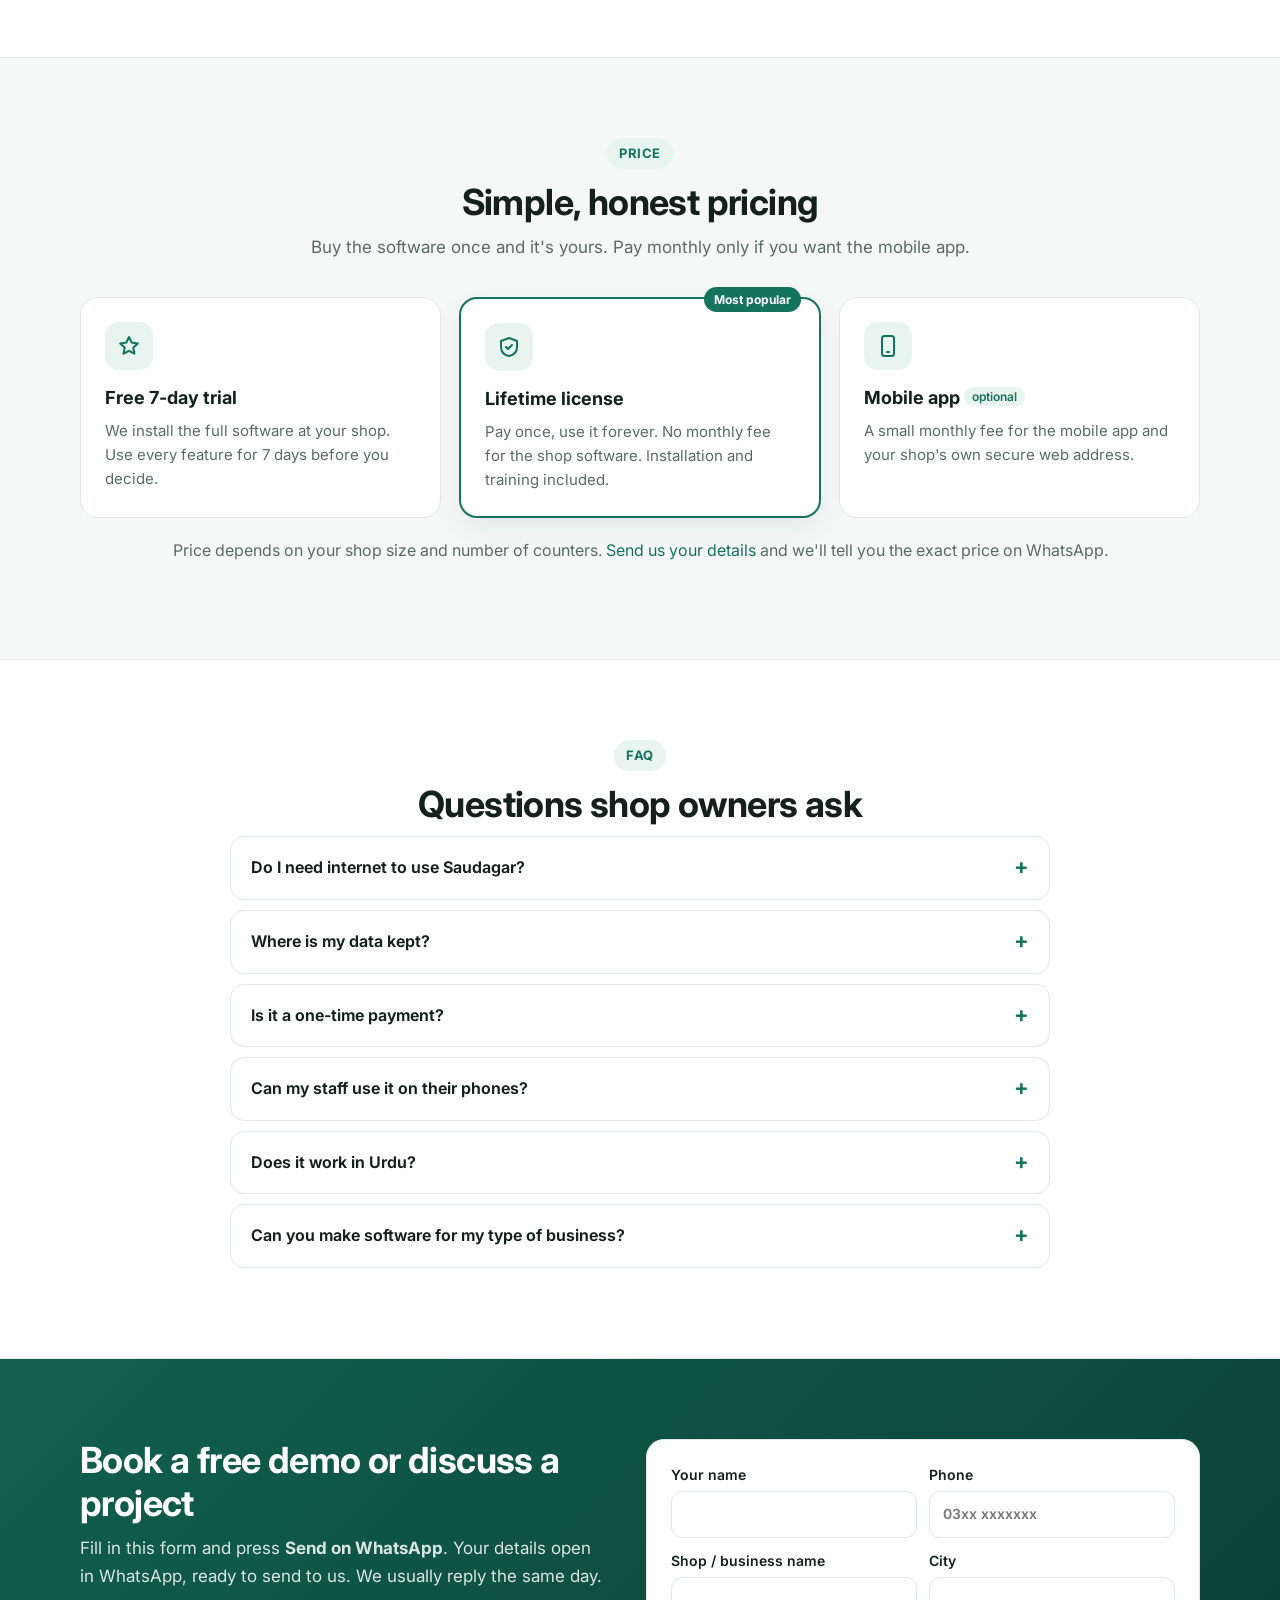
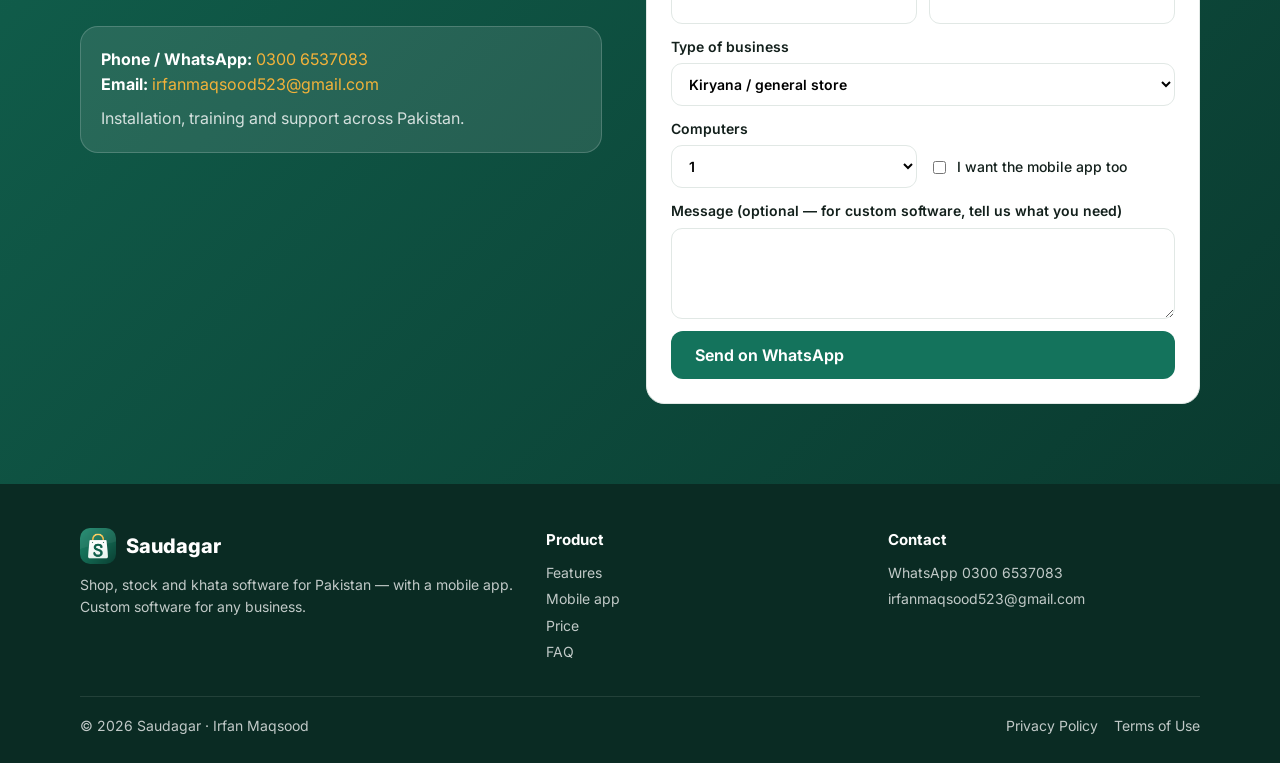
==== commit f783d342: "Add files via upload" ====
--- a/index.html
+++ b/index.html
@@ -3,84 +3,207 @@
 <head>
 <meta charset="utf-8">
 <meta name="viewport" content="width=device-width, initial-scale=1">
-<title>Saudagar POS — Shop, Stock &amp; Khata Software</title>
-<meta name="description" content="Saudagar POS is sale counter, stock and khata (credit ledger) software for shops in Pakistan, with a mobile app. Runs on your own computer, works without internet, with safe backups to your own Google Drive.">
+<title>Saudagar POS — Shop, Stock &amp; Khata Software with Mobile App</title>
+<meta name="description" content="Saudagar POS: sale counter, stock, khata, staff salaries and reports for shops in Pakistan — with a mobile app, Urdu voice entry, Bluetooth printing and barcode scanning. Works without internet. Custom software for schools, academies, factories, real estate and more.">
+<meta property="og:title" content="Saudagar POS — Shop, Stock & Khata Software">
+<meta property="og:description" content="Billing, stock and khata on your computer and phone. Works without internet. Lifetime license.">
+<meta property="og:image" content="saudagar-logo-wide.png">
+<meta name="theme-color" content="#11604D">
+<link rel="icon" type="image/png" href="logo.png">
+<link rel="apple-touch-icon" href="logo.png">
+<link rel="preconnect" href="https://fonts.googleapis.com">
+<link rel="preconnect" href="https://fonts.gstatic.com" crossorigin>
+<link href="https://fonts.googleapis.com/css2?family=Inter:wght@400;500;600;700;800&display=swap" rel="stylesheet">
 <link rel="stylesheet" href="style.css">
-<link rel="icon" href="data:image/svg+xml,%3Csvg xmlns='http://www.w3.org/2000/svg' viewBox='0 0 64 64'%3E%3Crect width='64' height='64' rx='16' fill='%231F6F5C'/%3E%3Ctext x='32' y='44' font-size='36' font-family='Arial' font-weight='bold' fill='white' text-anchor='middle'%3ES%3C/text%3E%3C/svg%3E">
 </head>
 <body>
 
 <header class="top">
   <div class="wrap">
-    <a class="logo" href="index.html"><span class="mark">S</span>Saudagar</a>
+    <a class="logo" href="index.html"><img class="mark" src="logo.png" alt="">Saudagar</a>
     <nav>
       <a class="wide" href="#features">Features</a>
+      <a class="wide" href="#industries">Industries</a>
       <a class="wide" href="#mobile">Mobile app</a>
       <a class="wide" href="#price">Price</a>
-      <a class="wide" href="#custom">Custom software</a>
-      <a href="privacy.html">Privacy</a>
-      <a href="#contact">Contact</a>
+      <a class="wide" href="#faq">FAQ</a>
+      <a class="cta" href="#contact">Free demo</a>
     </nav>
   </div>
 </header>
 
 <div class="hero">
   <div class="wrap">
-    <h1>Run your whole shop from one simple screen.</h1>
-    <p>Saudagar is sale counter, stock and khata software for shops in Pakistan. Make bills in seconds, know your stock, and see exactly who owes you — on your computer and on your phone.</p>
-    <a class="btn" href="#contact">Book a free demo</a>
-    <a class="btn ghost" href="#features">See features</a>
-    <div class="tags">
-      <span>Animal feed</span><span>Kiryana</span><span>Fertilizer &amp; seeds</span><span>Spare parts</span><span>General store</span><span>Wholesale</span>
+    <div>
+      <div class="pill"><b>NEW</b> Urdu voice entry · Bluetooth printer · Barcode scan</div>
+      <h1>Your whole business, <em>one simple screen.</em></h1>
+      <p>Saudagar is sale counter, stock and khata software for shops in Pakistan — on your computer and on your phone. Make bills in seconds, know your stock, and see exactly who owes you.</p>
+      <div class="actions">
+        <a class="btn gold" href="#contact">Book a free demo</a>
+        <a class="btn ghost" href="#industries">Software for your business</a>
+      </div>
+      <div class="badges">
+        <span><svg viewBox="0 0 24 24" fill="none" stroke-width="2" stroke-linecap="round" stroke-linejoin="round" aria-hidden="true"><path d="M2 8.5a15 15 0 0 1 20 0M5 12a10 10 0 0 1 14 0M8.5 15.5a5 5 0 0 1 7 0"/><circle cx="12" cy="19" r="1"/></svg> Works without internet</span>
+        <span><svg viewBox="0 0 24 24" fill="none" stroke-width="2" stroke-linecap="round" stroke-linejoin="round" aria-hidden="true"><rect x="6" y="2" width="12" height="20" rx="2.5"/><path d="M11 18h2"/></svg> Android app</span>
+        <span><svg viewBox="0 0 24 24" fill="none" stroke-width="2" stroke-linecap="round" stroke-linejoin="round" aria-hidden="true"><path d="M7 18a5 5 0 1 1 1-9.9A6 6 0 0 1 19.5 10 4 4 0 0 1 18 18z"/></svg> Google Drive backup</span>
+        <span><svg viewBox="0 0 24 24" fill="none" stroke-width="2" stroke-linecap="round" stroke-linejoin="round" aria-hidden="true"><path d="M14.7 6.3a4 4 0 0 0-5.4 5.4L3 18l3 3 6.3-6.3a4 4 0 0 0 5.4-5.4l-2.6 2.6-2.4-.6-.6-2.4z"/></svg> Install &amp; training</span>
+      </div>
+    </div>
+
+    <div class="device" aria-hidden="true">
+      <div class="screen">
+        <div class="bar"><span>My Shop</span><span>●●</span></div>
+        <div class="body">
+          <div class="s-card hero2"><small>Sales today</small><b>Rs 186,450</b><small>23 bills</small></div>
+          <div class="s-row">
+            <div class="s-card"><small>Received</small><b style="font-size:14px">Rs 121,300</b></div>
+            <div class="s-card"><small>On credit</small><b style="font-size:14px">Rs 65,150</b></div>
+          </div>
+          <div class="s-card">
+            <div class="s-line"><span><span class="s-av">AR</span>Ali Raza</span><b style="font-size:12px;color:#C0392B">Rs 24,500</b></div>
+            <div class="s-line"><span><span class="s-av">MS</span>M. Saleem</span><b style="font-size:12px;color:#C0392B">Rs 8,200</b></div>
+            <div class="s-line"><span><span class="s-av">KT</span>Khan Traders</span><b style="font-size:12px;color:#1D8048">Paid</b></div>
+          </div>
+          <div class="s-row">
+            <div class="s-card"><small>Cash in hand</small><b style="font-size:14px">Rs 98,400</b></div>
+            <div class="s-card"><small>Low stock</small><b style="font-size:14px">6 items</b></div>
+          </div>
+          <div class="s-fab"><span><svg viewBox="0 0 24 24" fill="none" stroke-width="2" stroke-linecap="round" stroke-linejoin="round" aria-hidden="true"><rect x="9" y="3" width="6" height="11" rx="3"/><path d="M5 11a7 7 0 0 0 14 0M12 18v3M8 21h8"/></svg></span></div>
+        </div>
+      </div>
     </div>
   </div>
 </div>
 
+<div class="strip">
+  <div class="wrap">
+    <div><span class="i"><svg viewBox="0 0 24 24" fill="none" stroke-width="2" stroke-linecap="round" stroke-linejoin="round" aria-hidden="true"><path d="m12 3 2.7 5.6 6.1.8-4.5 4.2 1.1 6.1L12 16.8l-5.4 2.9 1.1-6.1L3.2 9.4l6.1-.8z"/></svg></span><span>Lifetime license<small>Pay once, use forever</small></span></div>
+    <div><span class="i"><svg viewBox="0 0 24 24" fill="none" stroke-width="2" stroke-linecap="round" stroke-linejoin="round" aria-hidden="true"><path d="M12 3 4 6v6c0 5 3.5 8 8 9 4.5-1 8-4 8-9V6z"/><path d="m9 12 2 2 4-4"/></svg></span><span>Your data, your PC<small>Not on our servers</small></span></div>
+    <div><span class="i"><svg viewBox="0 0 24 24" fill="none" stroke-width="2" stroke-linecap="round" stroke-linejoin="round" aria-hidden="true"><circle cx="9" cy="8" r="3.5"/><path d="M2.5 20a6.5 6.5 0 0 1 13 0"/><path d="M16 4.5a3.5 3.5 0 0 1 0 7M18 14a6 6 0 0 1 3.5 6"/></svg></span><span>Staff permissions<small>Each person sees only their work</small></span></div>
+    <div><span class="i"><svg viewBox="0 0 24 24" fill="none" stroke-width="2" stroke-linecap="round" stroke-linejoin="round" aria-hidden="true"><path d="M14.7 6.3a4 4 0 0 0-5.4 5.4L3 18l3 3 6.3-6.3a4 4 0 0 0 5.4-5.4l-2.6 2.6-2.4-.6-.6-2.4z"/></svg></span><span>Setup at your shop<small>Products loaded, staff trained</small></span></div>
+  </div>
+</div>
+
 <section id="features">
   <div class="wrap">
-    <h2>Everything a shop needs</h2>
-    <p class="lead">Built for real counters: fast keyboard billing, Urdu names, retail and wholesale rates, and staff who only see what you allow.</p>
+    <div class="center">
+      <span class="kicker">Features</span>
+      <h2>Everything a shop needs</h2>
+      <p class="lead">Built for real counters: fast keyboard billing, Urdu names, retail and wholesale rates, and staff who only see what you allow.</p>
+    </div>
     <div class="grid">
-      <div class="card"><div class="ic">🧾</div><h3>Sale counter</h3><p>Fast bills on thermal or A4 paper, cash or credit, hold bills, quotations, returns and discounts.</p></div>
-      <div class="card"><div class="ic">📦</div><h3>Stock</h3><p>Products with packings (bag, carton, kg), purchases, opening stock, batches and expiry alerts.</p></div>
-      <div class="card"><div class="ic">📒</div><h3>Khata (credit)</h3><p>Customer and supplier ledgers, payments, balances by route, and reminders on WhatsApp.</p></div>
-      <div class="card"><div class="ic">💵</div><h3>Cash &amp; bank</h3><p>Cash, bank, Easypaisa and JazzCash accounts, expenses, day opening and day closing.</p></div>
-      <div class="card"><div class="ic">📊</div><h3>Reports</h3><p>Sales, profit, stock, ledgers and expenses — printable and easy to read.</p></div>
-      <div class="card"><div class="ic">🔐</div><h3>Staff &amp; approvals</h3><p>Roles and permissions, an activity log of who did what, and owner approval for risky actions.</p></div>
-      <div class="card"><div class="ic">🖥️</div><h3>Many computers</h3><p>Run two or three counters in one shop on a simple network. Every counter sees the same stock.</p></div>
-      <div class="card"><div class="ic">⚡</div><h3>Works without internet</h3><p>Billing never stops when the internet goes down. Everything runs inside your shop.</p></div>
-      <div class="card"><div class="ic">🛠️</div><h3>Setup &amp; training</h3><p>We install it, load your products and customers, and train your staff at the shop.</p></div>
-    </div>
+      <div class="card reveal"><div class="ic"><svg viewBox="0 0 24 24" fill="none" stroke-width="1.9" stroke-linecap="round" stroke-linejoin="round" aria-hidden="true"><path d="M6 3h12v18l-3-2-3 2-3-2-3 2z"/><path d="M9 8h6M9 12h6M9 16h3"/></svg></div><h3>Sale counter</h3><p>Fast keyboard billing on thermal or A4, cash or credit, hold bills, quotations, returns, schemes and discounts.</p></div>
+      <div class="card reveal"><div class="ic"><svg viewBox="0 0 24 24" fill="none" stroke-width="1.9" stroke-linecap="round" stroke-linejoin="round" aria-hidden="true"><path d="M21 8 12 3 3 8v8l9 5 9-5z"/><path d="m3 8 9 5 9-5M12 13v8"/></svg></div><h3>Stock &amp; packings</h3><p>Bag, carton, kg — packings, purchases, opening stock, batches, expiry alerts and low-stock warnings.</p></div>
+      <div class="card reveal"><div class="ic"><svg viewBox="0 0 24 24" fill="none" stroke-width="1.9" stroke-linecap="round" stroke-linejoin="round" aria-hidden="true"><path d="M4 5a2 2 0 0 1 2-2h13v16H6a2 2 0 0 0-2 2z"/><path d="M4 21V5M8 7h7M8 11h7"/></svg></div><h3>Khata (credit ledger)</h3><p>Customer and supplier ledgers, payments, balances by route, and reminders on WhatsApp.</p></div>
+      <div class="card reveal"><div class="ic"><svg viewBox="0 0 24 24" fill="none" stroke-width="1.9" stroke-linecap="round" stroke-linejoin="round" aria-hidden="true"><path d="M3 7a2 2 0 0 1 2-2h13v4"/><rect x="3" y="7" width="18" height="13" rx="2"/><path d="M16 13.5h2"/></svg></div><h3>Cash, bank &amp; wallets</h3><p>Cash, bank, Easypaisa and JazzCash, expenses, day opening and day closing with note counting.</p></div>
+      <div class="card reveal"><div class="ic"><svg viewBox="0 0 24 24" fill="none" stroke-width="1.9" stroke-linecap="round" stroke-linejoin="round" aria-hidden="true"><circle cx="9" cy="8" r="3.5"/><path d="M2.5 20a6.5 6.5 0 0 1 13 0"/><path d="M16 4.5a3.5 3.5 0 0 1 0 7M18 14a6 6 0 0 1 3.5 6"/></svg></div><h3>Staff &amp; salaries</h3><p>Monthly and daily wages, advances with installments, overtime, commission and salary slips.</p></div>
+      <div class="card reveal"><div class="ic"><svg viewBox="0 0 24 24" fill="none" stroke-width="1.9" stroke-linecap="round" stroke-linejoin="round" aria-hidden="true"><path d="M4 20V10M10 20V4M16 20v-7M22 20H2"/></svg></div><h3>Reports &amp; profit</h3><p>Sales, profit &amp; loss, stock, ledgers and expenses — clear, printable and easy to share.</p></div>
+      <div class="card reveal"><div class="ic"><svg viewBox="0 0 24 24" fill="none" stroke-width="1.9" stroke-linecap="round" stroke-linejoin="round" aria-hidden="true"><path d="M12 3 4 6v6c0 5 3.5 8 8 9 4.5-1 8-4 8-9V6z"/><path d="m9 12 2 2 4-4"/></svg></div><h3>Roles &amp; approvals</h3><p>Every staff member sees only what you allow. Activity log and owner approval for risky actions.</p></div>
+      <div class="card reveal"><div class="ic"><svg viewBox="0 0 24 24" fill="none" stroke-width="1.9" stroke-linecap="round" stroke-linejoin="round" aria-hidden="true"><rect x="2" y="4" width="13" height="10" rx="1.5"/><path d="M6 18h5M8.5 14v4"/><rect x="17" y="7" width="5" height="12" rx="1"/></svg></div><h3>Many counters</h3><p>Two, three or more computers in one shop on a simple network — every counter sees the same stock.</p></div>
+      <div class="card reveal"><div class="ic"><svg viewBox="0 0 24 24" fill="none" stroke-width="1.9" stroke-linecap="round" stroke-linejoin="round" aria-hidden="true"><path d="M2 8.5a15 15 0 0 1 20 0M5 12a10 10 0 0 1 14 0M8.5 15.5a5 5 0 0 1 7 0"/><circle cx="12" cy="19" r="1"/></svg></div><h3>Works without internet</h3><p>Billing never stops when the internet goes down. Everything runs inside your shop.</p></div>
+    </div>
+  </div>
+</section>
+
+<section class="band">
+  <div class="wrap">
+    <div class="center">
+      <span class="kicker">New</span>
+      <h2>Work faster in the shop and in the market</h2>
+      <p class="lead">The newest tools in Saudagar — made for Pakistani shops and salesmen.</p>
+    </div>
+    <div class="newgrid">
+      <div class="newcard reveal"><div class="ic"><svg viewBox="0 0 24 24" fill="none" stroke-width="1.9" stroke-linecap="round" stroke-linejoin="round" aria-hidden="true"><rect x="9" y="3" width="6" height="11" rx="3"/><path d="M5 11a7 7 0 0 0 14 0M12 18v3M8 21h8"/></svg></div><h3>Urdu voice entry</h3><p>Speak an order, a payment or an expense in Urdu — the screen fills itself. Nothing saves until you check.</p></div>
+      <div class="newcard reveal"><div class="ic"><svg viewBox="0 0 24 24" fill="none" stroke-width="1.9" stroke-linecap="round" stroke-linejoin="round" aria-hidden="true"><path d="M7 9V3h10v6M7 17H5a2 2 0 0 1-2-2v-4a2 2 0 0 1 2-2h14a2 2 0 0 1 2 2v4a2 2 0 0 1-2 2h-2"/><rect x="7" y="14" width="10" height="7" rx="1"/></svg></div><h3>Bluetooth bill printer</h3><p>Print bills on a small thermal printer straight from the phone — in the market or at the counter.</p></div>
+      <div class="newcard reveal"><div class="ic"><svg viewBox="0 0 24 24" fill="none" stroke-width="1.9" stroke-linecap="round" stroke-linejoin="round" aria-hidden="true"><path d="M4 7V5a1 1 0 0 1 1-1h2M17 4h2a1 1 0 0 1 1 1v2M20 17v2a1 1 0 0 1-1 1h-2M7 20H5a1 1 0 0 1-1-1v-2M7 8v8M10 8v8M13 8v8M16 8v8"/></svg></div><h3>Phone as a scanner</h3><p>Scan barcodes with the phone camera to add items, check stock and count your godown.</p></div>
+      <div class="newcard reveal"><div class="ic"><svg viewBox="0 0 24 24" fill="none" stroke-width="1.9" stroke-linecap="round" stroke-linejoin="round" aria-hidden="true"><rect x="2" y="6" width="20" height="12" rx="2"/><circle cx="12" cy="12" r="3"/><path d="M6 9v.01M18 15v.01"/></svg></div><h3>Salesman cash control</h3><p>Phone bills keep cash with the salesman until he hands it over — every rupee is counted.</p></div>
+    </div>
+  </div>
+</section>
+
+<section id="industries">
+  <div class="wrap">
+    <div class="center">
+      <span class="kicker">Industries</span>
+      <h2>Software for every kind of business</h2>
+      <p class="lead">Saudagar POS is ready for shops of every kind. And if your business is different, we build custom software on the same proven foundation — desktop plus mobile app, offline-first, with backups and staff roles.</p>
+    </div>
+    <div class="tabs" role="tablist">
+      <button class="on" data-t="shops" role="tab">Shops &amp; trade</button>
+      <button data-t="custom" role="tab">Custom systems</button>
+    </div>
+    <div class="inds" id="t-shops">
+      <div class="ind reveal"><div class="ic"><svg viewBox="0 0 24 24" fill="none" stroke-width="1.9" stroke-linecap="round" stroke-linejoin="round" aria-hidden="true"><circle cx="9" cy="20" r="1.5"/><circle cx="18" cy="20" r="1.5"/><path d="M2 3h3l2.5 12h11l2-8H6.5"/></svg></div><div><h3>Kiryana &amp; general store</h3><p>Fast billing, credit khata, daily cash.</p></div></div>
+      <div class="ind reveal"><div class="ic"><svg viewBox="0 0 24 24" fill="none" stroke-width="1.9" stroke-linecap="round" stroke-linejoin="round" aria-hidden="true"><path d="M5 19c0-9 6-14 15-15-1 9-6 15-15 15z"/><path d="M5 19 13 11"/></svg></div><div><h3>Animal feed &amp; fertilizer</h3><p>Bags and loose kg, seasons, dealer rates.</p></div></div>
+      <div class="ind reveal"><div class="ic gold"><svg viewBox="0 0 24 24" fill="none" stroke-width="1.9" stroke-linecap="round" stroke-linejoin="round" aria-hidden="true"><rect x="7" y="2" width="10" height="20" rx="2"/><path d="M11 5h2M12 17v.01"/></svg></div><div><h3>Mobile phone shops<span class="tag">Custom</span></h3><p>IMEI tracking, repairing jobs, installments, used phones.</p></div></div>
+      <div class="ind reveal"><div class="ic"><svg viewBox="0 0 24 24" fill="none" stroke-width="1.9" stroke-linecap="round" stroke-linejoin="round" aria-hidden="true"><path d="M10.5 3.5a5 5 0 0 1 7 7l-7 7a5 5 0 0 1-7-7z"/><path d="m7 7 10 10"/></svg></div><div><h3>Pharmacy &amp; medical store</h3><p>Batches, expiry dates and fast search.</p></div></div>
+      <div class="ind reveal"><div class="ic"><svg viewBox="0 0 24 24" fill="none" stroke-width="1.9" stroke-linecap="round" stroke-linejoin="round" aria-hidden="true"><circle cx="12" cy="12" r="3"/><path d="M12 2v3M12 19v3M4.2 4.2l2.1 2.1M17.7 17.7l2.1 2.1M2 12h3M19 12h3M4.2 19.8l2.1-2.1M17.7 6.3l2.1-2.1"/></svg></div><div><h3>Spare parts &amp; hardware</h3><p>Part numbers, brands, racks and many units.</p></div></div>
+      <div class="ind reveal"><div class="ic"><svg viewBox="0 0 24 24" fill="none" stroke-width="1.9" stroke-linecap="round" stroke-linejoin="round" aria-hidden="true"><path d="M2 6h11v10H2zM13 9h4l4 4v3h-8"/><circle cx="6" cy="18" r="2"/><circle cx="17" cy="18" r="2"/></svg></div><div><h3>Wholesale &amp; distribution</h3><p>Order booking, routes, salesmen and recovery.</p></div></div>
+      <div class="ind reveal"><div class="ic"><svg viewBox="0 0 24 24" fill="none" stroke-width="1.9" stroke-linecap="round" stroke-linejoin="round" aria-hidden="true"><path d="M8 3 3 6l2 5 3-1v11h8V10l3 1 2-5-5-3a4 4 0 0 1-8 0z"/></svg></div><div><h3>Garments &amp; textile</h3><p>Sizes, colours, suits and fabric by metre.</p></div></div>
+      <div class="ind reveal"><div class="ic gold"><svg viewBox="0 0 24 24" fill="none" stroke-width="1.9" stroke-linecap="round" stroke-linejoin="round" aria-hidden="true"><path d="M6 3h12l4 6-10 12L2 9z"/><path d="M2 9h20M12 21 8 9l4-6 4 6z"/></svg></div><div><h3>Jewellers<span class="tag">Custom</span></h3><p>Gold rates, weight, making charges and payments.</p></div></div>
+    </div>
+    <div class="inds" id="t-custom" hidden>
+      <div class="ind reveal"><div class="ic"><svg viewBox="0 0 24 24" fill="none" stroke-width="1.9" stroke-linecap="round" stroke-linejoin="round" aria-hidden="true"><path d="M3 11 12 4l9 7v9a1 1 0 0 1-1 1h-5v-6H9v6H4a1 1 0 0 1-1-1z"/></svg></div><div><h3>Real estate &amp; housing</h3><p>Plots, files, installment plans, dealers and receipts.</p></div></div>
+      <div class="ind reveal"><div class="ic"><svg viewBox="0 0 24 24" fill="none" stroke-width="1.9" stroke-linecap="round" stroke-linejoin="round" aria-hidden="true"><path d="m2 9 10-5 10 5-10 5z"/><path d="M6 11v5c3 2 9 2 12 0v-5M22 9v6"/></svg></div><div><h3>School management</h3><p>Admissions, fees, attendance, results and staff salaries.</p></div></div>
+      <div class="ind reveal"><div class="ic"><svg viewBox="0 0 24 24" fill="none" stroke-width="1.9" stroke-linecap="round" stroke-linejoin="round" aria-hidden="true"><path d="M4 4h12a4 4 0 0 1 4 4v12H8a4 4 0 0 1-4-4z"/><path d="M8 9h8M8 13h6"/></svg></div><div><h3>Academies &amp; coaching</h3><p>Batches, monthly fees, tests and parent messages.</p></div></div>
+      <div class="ind reveal"><div class="ic"><svg viewBox="0 0 24 24" fill="none" stroke-width="1.9" stroke-linecap="round" stroke-linejoin="round" aria-hidden="true"><path d="M3 21V10l6 4V10l6 4V6l6 3v12z"/><path d="M7 17h2M12 17h2M17 17h2"/></svg></div><div><h3>Factories &amp; production</h3><p>Raw material, production, orders, labour and costing.</p></div></div>
+      <div class="ind reveal"><div class="ic"><svg viewBox="0 0 24 24" fill="none" stroke-width="1.9" stroke-linecap="round" stroke-linejoin="round" aria-hidden="true"><path d="M6 8c-2-1-3-3-3-5 2 0 3 1 4 2h10c1-1 2-2 4-2 0 2-1 4-3 5v7a5 5 0 0 1-5 5h-2a5 5 0 0 1-5-5z"/><path d="M10 17h4"/></svg></div><div><h3>Dairy farms</h3><p>Animals, milk records, collection points and payments.</p></div></div>
+      <div class="ind reveal"><div class="ic"><svg viewBox="0 0 24 24" fill="none" stroke-width="1.9" stroke-linecap="round" stroke-linejoin="round" aria-hidden="true"><path d="M12 3c4 0 7 6 7 11a7 7 0 0 1-14 0c0-5 3-11 7-11z"/></svg></div><div><h3>Poultry farms</h3><p>Flocks, feed, mortality and profit per flock.</p></div></div>
+      <div class="ind reveal"><div class="ic"><svg viewBox="0 0 24 24" fill="none" stroke-width="1.9" stroke-linecap="round" stroke-linejoin="round" aria-hidden="true"><path d="M4 3v8a3 3 0 0 0 6 0V3M7 3v18M17 3c-2 2-3 5-3 8h4V3zM18 11v10"/></svg></div><div><h3>Restaurants &amp; hotels</h3><p>Tables, kitchen orders, takeaway and daily sales.</p></div></div>
+      <div class="ind reveal"><div class="ic"><svg viewBox="0 0 24 24" fill="none" stroke-width="1.9" stroke-linecap="round" stroke-linejoin="round" aria-hidden="true"><path d="M12 21s-8-5-8-11a4.5 4.5 0 0 1 8-2.8A4.5 4.5 0 0 1 20 10c0 6-8 11-8 11z"/><path d="M12 9v5M9.5 11.5h5"/></svg></div><div><h3>Clinics &amp; labs</h3><p>Patients, appointments, tests, reports and fees.</p></div></div>
+      <div class="ind reveal"><div class="ic"><svg viewBox="0 0 24 24" fill="none" stroke-width="1.9" stroke-linecap="round" stroke-linejoin="round" aria-hidden="true"><path d="M4 21V5a2 2 0 0 1 2-2h7a2 2 0 0 1 2 2v16M3 21h13M7 8h5"/><path d="M15 10h2a2 2 0 0 1 2 2v5a1.5 1.5 0 0 0 3 0V8l-3-3"/></svg></div><div><h3>Petrol pumps</h3><p>Nozzles, meter readings, credit parties and tanks.</p></div></div>
+      <div class="ind reveal"><div class="ic"><svg viewBox="0 0 24 24" fill="none" stroke-width="1.9" stroke-linecap="round" stroke-linejoin="round" aria-hidden="true"><path d="M3 21h18M5 21V9l7-5 7 5v12M9 21v-6h6v6"/></svg></div><div><h3>Construction &amp; contractors</h3><p>Projects, material, labour and bills to clients.</p></div></div>
+      <div class="ind reveal"><div class="ic"><svg viewBox="0 0 24 24" fill="none" stroke-width="1.9" stroke-linecap="round" stroke-linejoin="round" aria-hidden="true"><path d="M3 18V7M3 13h18v5M21 18v-3a3 3 0 0 0-3-3h-7v6"/><circle cx="7" cy="10.5" r="1.5"/></svg></div><div><h3>Hostels &amp; rentals</h3><p>Rooms, tenants, monthly rent and dues.</p></div></div>
+      <div class="ind reveal"><div class="ic"><svg viewBox="0 0 24 24" fill="none" stroke-width="1.9" stroke-linecap="round" stroke-linejoin="round" aria-hidden="true"><path d="M9 18h6M10 21h4M12 3a6 6 0 0 0-4 10.5c.7.7 1 1.5 1 2.5h6c0-1 .3-1.8 1-2.5A6 6 0 0 0 12 3z"/></svg></div><div><h3>Your business</h3><p>Any process you run — we build it around you.</p></div></div>
+    </div>
+    <p class="center" style="margin-top:26px"><a class="btn solid" href="#contact" onclick="pickType('Other — custom software')">Tell us about your business</a></p>
   </div>
 </section>
 
 <section id="mobile" class="band">
   <div class="wrap two">
-    <div>
+    <div class="reveal">
+      <span class="kicker">Mobile app</span>
       <h2>Your shop in your pocket</h2>
-      <p class="lead">With the Saudagar mobile app, the owner and staff can work from the phone — inside the shop or from home.</p>
+      <p class="lead">With the Saudagar app, the owner and staff can work from the phone — inside the shop, in the market or from home.</p>
       <ul class="check">
-        <li>Make sales and take payments from the phone</li>
-        <li>Check any customer's khata and share the statement on WhatsApp</li>
-        <li>See today's sales, cash and profit reports</li>
-        <li>Changes show on the computer and the phone within seconds</li>
+        <li>Take orders or make bills on the spot, and print on a Bluetooth printer</li>
+        <li>Speak in Urdu — orders, payments and expenses fill themselves</li>
+        <li>Scan barcodes with the camera, check stock, count the godown</li>
+        <li>Check any customer's khata and share it on WhatsApp</li>
         <li>Keeps working when the signal drops, and catches up when it's back</li>
-        <li>Connect in one step by scanning a QR code</li>
+        <li>Turn any staff member's phone on or off from the computer</li>
       </ul>
     </div>
-    <div class="card app">
-      <div class="ic">📱</div>
-      <h3>Download the Android app</h3>
-      <p>For shops already using Saudagar. Your shop's computer shows a QR code under <b>Admin → Connect phone</b>; scan it from the app to connect.</p>
+    <div class="app-card reveal">
+      <div class="row"><img src="logo.png" alt="Saudagar app icon"><div><h3 style="margin:0">Saudagar for Android</h3><div class="small">For shops already using Saudagar</div></div></div>
+      <p style="margin:0;color:var(--muted)">Your shop's computer shows a QR code under <b>Admin → Connect phone</b>. Install the app and scan it to connect.</p>
       <a class="btn solid" href="Saudagar.apk" download>Download Saudagar.apk</a>
-      <p class="small">If Android asks, allow installing apps from your browser. Need help? <a href="https://wa.me/923006537083?text=Assalam%20o%20Alaikum%2C%20I%20need%20help%20installing%20the%20Saudagar%20app." target="_blank" rel="noopener">WhatsApp us</a>.</p>
-    </div>
-  </div>
-</section>
-
-<section id="backup">
+      <p class="small" style="margin:0">If Android asks, allow installing apps from your browser. Need help? <a href="https://wa.me/923006537083?text=Assalam%20o%20Alaikum%2C%20I%20need%20help%20installing%20the%20Saudagar%20app." target="_blank" rel="noopener">WhatsApp us</a>.</p>
+    </div>
+  </div>
+</section>
+
+<section id="how">
+  <div class="wrap">
+    <div class="center">
+      <span class="kicker">How it works</span>
+      <h2>Up and running in a day</h2>
+      <p class="lead">We do the setup — you start selling.</p>
+    </div>
+    <div class="steps4">
+      <div class="card reveal"><h3>Free demo</h3><p>We show you Saudagar with your own kind of products — at your shop or on WhatsApp video.</p></div>
+      <div class="card reveal"><h3>Installation</h3><p>We install it on your computers, load your products and customers, and set up printers.</p></div>
+      <div class="card reveal"><h3>Training</h3><p>Your staff learn billing, stock and khata. Each person gets their own login and permissions.</p></div>
+      <div class="card reveal"><h3>Support</h3><p>Questions or changes later? We are one WhatsApp message away.</p></div>
+    </div>
+  </div>
+</section>
+
+<section id="backup" class="band">
   <div class="wrap two">
-    <div>
+    <div class="reveal">
+      <span class="kicker">Your data</span>
       <h2>Your data stays yours</h2>
       <p class="lead">Saudagar runs on your own computer. Your sales, stock and khata are stored in a database on that computer — not on our servers.</p>
       <ul class="check">
@@ -89,7 +212,7 @@
         <li>Restore your whole shop on a new computer in minutes</li>
       </ul>
     </div>
-    <div class="card">
+    <div class="card reveal">
       <h3>How Google Drive backup works</h3>
       <p style="margin-top:8px">When the shop owner chooses <i>Connect Google Drive</i>, Google asks for permission. Saudagar only gets access to the backup files it creates itself — it cannot see any other file in your Drive. You can disconnect at any time from the Backup screen or from your Google Account.</p>
       <p style="margin-top:12px"><a href="privacy.html#google">Read how we use Google data →</a></p>
@@ -97,99 +220,81 @@
   </div>
 </section>
 
-<section id="price" class="band">
-  <div class="wrap">
-    <h2>Simple pricing</h2>
-    <p class="lead">Buy the software once and it's yours. Pay monthly only if you want the mobile app.</p>
+<section id="price">
+  <div class="wrap">
+    <div class="center">
+      <span class="kicker">Price</span>
+      <h2>Simple, honest pricing</h2>
+      <p class="lead">Buy the software once and it's yours. Pay monthly only if you want the mobile app.</p>
+    </div>
     <div class="grid three">
-      <div class="card plan">
-        <div class="step">1</div>
+      <div class="card plan reveal">
+        <div class="ic"><svg viewBox="0 0 24 24" fill="none" stroke-width="2" stroke-linecap="round" stroke-linejoin="round" aria-hidden="true"><path d="m12 3 2.7 5.6 6.1.8-4.5 4.2 1.1 6.1L12 16.8l-5.4 2.9 1.1-6.1L3.2 9.4l6.1-.8z"/></svg></div>
         <h3>Free 7-day trial</h3>
         <p>We install the full software at your shop. Use every feature for 7 days before you decide.</p>
       </div>
-      <div class="card plan best">
-        <div class="step">2</div>
+      <div class="card plan best reveal">
+        <span class="tagtop">Most popular</span>
+        <div class="ic"><svg viewBox="0 0 24 24" fill="none" stroke-width="2" stroke-linecap="round" stroke-linejoin="round" aria-hidden="true"><path d="M12 3 4 6v6c0 5 3.5 8 8 9 4.5-1 8-4 8-9V6z"/><path d="m9 12 2 2 4-4"/></svg></div>
         <h3>Lifetime license</h3>
         <p>Pay once, use it forever. No monthly fee for the shop software. Installation and training included.</p>
       </div>
-      <div class="card plan">
-        <div class="step">3</div>
+      <div class="card plan reveal">
+        <div class="ic"><svg viewBox="0 0 24 24" fill="none" stroke-width="2" stroke-linecap="round" stroke-linejoin="round" aria-hidden="true"><rect x="6" y="2" width="12" height="20" rx="2.5"/><path d="M11 18h2"/></svg></div>
         <h3>Mobile app <span class="opt">optional</span></h3>
         <p>A small monthly fee for the mobile app and your shop's own secure web address.</p>
       </div>
     </div>
-    <p class="note">Price depends on your shop size and number of counters. <a href="#contact">Send us your details</a> and we'll tell you the exact price on WhatsApp.</p>
-  </div>
-</section>
-
-<section id="custom">
-  <div class="wrap">
-    <h2>Software made for your business</h2>
-    <p class="lead">Not a shop? We design and build custom software for any kind of business — on the same proven foundation that powers Saudagar POS. Tell us how you work, and we build it around you.</p>
-    <div class="grid four">
-      <div class="card mini"><div class="ic">🐄</div><h3>Dairy farms</h3><p>Animals, milk records, collection and payments.</p></div>
-      <div class="card mini"><div class="ic">🐔</div><h3>Poultry farms</h3><p>Flocks, feed, mortality, sales and profit per flock.</p></div>
-      <div class="card mini"><div class="ic">🎓</div><h3>Schools &amp; academies</h3><p>Students, fees, attendance and results.</p></div>
-      <div class="card mini"><div class="ic">🏭</div><h3>Factories</h3><p>Raw material, production, orders and workers.</p></div>
-      <div class="card mini"><div class="ic">🛒</div><h3>Marts &amp; stores</h3><p>Barcode billing, many counters, branches.</p></div>
-      <div class="card mini"><div class="ic">🚚</div><h3>Distribution</h3><p>Order booking, routes, delivery and recovery.</p></div>
-      <div class="card mini"><div class="ic">💊</div><h3>Pharmacies &amp; clinics</h3><p>Medicines, batches, expiry and patients.</p></div>
-      <div class="card mini"><div class="ic">✨</div><h3>Your idea</h3><p>Any business process, built the way you need it.</p></div>
-    </div>
-
-    <div class="two" style="margin-top:40px">
-      <div>
-        <h3 class="sub">Every system we build includes</h3>
-        <ul class="check">
-          <li>Desktop software with a matching Android app</li>
-          <li>Works offline and syncs in seconds</li>
-          <li>Staff logins, roles and an activity log</li>
-          <li>Automatic backups, including your own Google Drive</li>
-          <li>Printable reports and WhatsApp sharing</li>
-          <li>Installation, training and ongoing support</li>
-        </ul>
-      </div>
-      <div>
-        <h3 class="sub">How we work</h3>
-        <ol class="steps">
-          <li><b>Discuss</b> — we learn how your business runs today.</li>
-          <li><b>Plan &amp; quote</b> — a clear list of features, time and price.</li>
-          <li><b>Build &amp; review</b> — you see progress and give feedback.</li>
-          <li><b>Launch &amp; support</b> — we install, train your team and stay with you.</li>
-        </ol>
-        <a class="btn solid" href="#contact" onclick="pickCustom()">Discuss your project</a>
-      </div>
-    </div>
-  </div>
-</section>
-
-<section id="contact">
-  <div class="wrap two">
+    <p class="note center">Price depends on your shop size and number of counters. <a href="#contact">Send us your details</a> and we'll tell you the exact price on WhatsApp.</p>
+  </div>
+</section>
+
+<section id="faq" class="band">
+  <div class="wrap">
+    <div class="center">
+      <span class="kicker">FAQ</span>
+      <h2>Questions shop owners ask</h2>
+    </div>
+    <div class="faq">
+      <details><summary>Do I need internet to use Saudagar?</summary><p>No. The software runs on your own computer inside the shop. Billing, stock and khata work without internet. Internet is only needed for the mobile app away from the shop, WhatsApp and Google Drive backup.</p></details>
+      <details><summary>Where is my data kept?</summary><p>On your own computer, in your shop — not on our servers. Daily backups go to a folder on your computer, and optionally to your own Google Drive.</p></details>
+      <details><summary>Is it a one-time payment?</summary><p>Yes. The shop software is a lifetime license — pay once and use it forever. Only the mobile app has a small monthly fee, and it is optional.</p></details>
+      <details><summary>Can my staff use it on their phones?</summary><p>Yes. You decide who can use the phone and what each person can see and do, and you can turn any phone off at any time — their computer login keeps working.</p></details>
+      <details><summary>Does it work in Urdu?</summary><p>Product and customer names can be in Urdu, bills print Urdu names, and the mobile app understands Urdu voice entry.</p></details>
+      <details><summary>Can you make software for my type of business?</summary><p>Yes. We build custom systems — for schools, academies, factories, real estate, mobile shops, farms and more — on the same proven foundation as Saudagar POS.</p></details>
+    </div>
+  </div>
+</section>
+
+<section id="contact" class="contact">
+  <div class="wrap two" style="align-items:start">
     <div>
-      <h2>Book a demo or discuss a project</h2>
+      <h2>Book a free demo or discuss a project</h2>
       <p class="lead">Fill in this form and press <b>Send on WhatsApp</b>. Your details open in WhatsApp, ready to send to us. We usually reply the same day.</p>
-      <div class="card">
+      <div class="info">
         <div><b>Phone / WhatsApp:</b> <a href="tel:+923006537083">0300 6537083</a></div>
         <div><b>Email:</b> <a href="mailto:irfanmaqsood523@gmail.com">irfanmaqsood523@gmail.com</a></div>
-        <div style="margin-top:8px;color:var(--muted)">Installation, training and support.</div>
+        <div style="margin-top:8px;opacity:.8">Installation, training and support across Pakistan.</div>
       </div>
     </div>
     <form class="card form" id="demo">
-      <label>Your name<input name="name" required autocomplete="name"></label>
-      <label>Shop / business name<input name="shop" required></label>
-      <label>City<input name="city" required autocomplete="address-level2"></label>
-      <label>Phone<input name="phone" type="tel" inputmode="tel" placeholder="03xx xxxxxxx" autocomplete="tel"></label>
+      <div class="grid2">
+        <label>Your name<input name="name" required autocomplete="name"></label>
+        <label>Phone<input name="phone" type="tel" inputmode="tel" placeholder="03xx xxxxxxx" autocomplete="tel"></label>
+      </div>
+      <div class="grid2">
+        <label>Shop / business name<input name="shop" required></label>
+        <label>City<input name="city" required autocomplete="address-level2"></label>
+      </div>
       <label>Type of business
-        <select name="type">
-          <option>Animal feed</option><option>Kiryana</option><option>Fertilizer &amp; seeds</option>
-          <option>Spare parts</option><option>General store</option><option>Wholesale</option><option>Other shop</option>
-          <option>Custom software (any business)</option>
-        </select>
+        <select name="type"><option>Kiryana / general store</option><option>Animal feed / fertilizer</option><option>Mobile phone shop</option><option>Pharmacy / medical store</option><option>Spare parts / hardware</option><option>Wholesale / distribution</option><option>Garments / textile</option><option>Other shop</option><option>School management</option><option>Academy / coaching</option><option>Real estate / housing</option><option>Factory / production</option><option>Dairy / poultry farm</option><option>Restaurant / hotel</option><option>Clinic / lab</option><option>Other — custom software</option></select>
       </label>
-      <label>Counters (computers)
-        <select name="pcs"><option>1</option><option>2</option><option>3</option><option>4 or more</option></select>
-      </label>
-      <label class="tick"><input type="checkbox" name="mobile"> I want the mobile app too</label>
+      <div class="grid2">
+        <label>Computers
+          <select name="pcs"><option>1</option><option>2</option><option>3</option><option>4 or more</option></select>
+        </label>
+        <label class="tick" style="align-self:end;padding-bottom:10px"><input type="checkbox" name="mobile"> I want the mobile app too</label>
+      </div>
       <label>Message (optional — for custom software, tell us what you need)<textarea name="msg" rows="3"></textarea></label>
       <button class="btn solid" type="submit">Send on WhatsApp</button>
     </form>
@@ -198,8 +303,25 @@
 
 <footer>
   <div class="wrap">
-    <div>© <span id="y">2026</span> Saudagar · Irfan Maqsood</div>
-    <div><a href="privacy.html">Privacy Policy</a><a href="terms.html">Terms of Use</a></div>
+    <div class="cols">
+      <div>
+        <div class="brand"><img src="logo.png" alt="">Saudagar</div>
+        <div>Shop, stock and khata software for Pakistan — with a mobile app. Custom software for any business.</div>
+      </div>
+      <div>
+        <h4>Product</h4>
+        <a href="#features">Features</a><a href="#mobile">Mobile app</a><a href="#price">Price</a><a href="#faq">FAQ</a>
+      </div>
+      <div>
+        <h4>Contact</h4>
+        <a href="https://wa.me/923006537083" target="_blank" rel="noopener">WhatsApp 0300 6537083</a>
+        <a href="mailto:irfanmaqsood523@gmail.com">irfanmaqsood523@gmail.com</a>
+      </div>
+    </div>
+    <div class="bottom">
+      <div>© <span id="y">2026</span> Saudagar · Irfan Maqsood</div>
+      <div><a href="privacy.html">Privacy Policy</a><a href="terms.html">Terms of Use</a></div>
+    </div>
   </div>
 </footer>
 
@@ -208,19 +330,35 @@
 </a>
 
 <script>
-function pickCustom(){ var t=document.querySelector('#demo select[name=type]'); t.value='Custom software (any business)'; }
+function pickType(t){ var s=document.querySelector('#demo select[name=type]'); if (s) s.value=t; }
 document.getElementById('y').textContent = new Date().getFullYear();
+// Industries tabs
+document.querySelector('.tabs').addEventListener('click', function (e) {
+  var b = e.target.closest('[data-t]'); if (!b) return;
+  [].forEach.call(this.children, function (x) { x.classList.toggle('on', x === b); });
+  document.getElementById('t-shops').hidden = b.getAttribute('data-t') !== 'shops';
+  document.getElementById('t-custom').hidden = b.getAttribute('data-t') !== 'custom';
+  [].forEach.call(document.querySelectorAll('#t-' + b.getAttribute('data-t') + ' .reveal'), function (x) { x.classList.add('in'); });
+});
+// Halka sa animation (scroll par)
+(function () {
+  var els = document.querySelectorAll('.reveal');
+  if (!('IntersectionObserver' in window)) { els.forEach(function (x) { x.classList.add('in'); }); return; }
+  var io = new IntersectionObserver(function (list) { list.forEach(function (en) { if (en.isIntersecting) { en.target.classList.add('in'); io.unobserve(en.target); } }); }, { threshold: .12 });
+  els.forEach(function (x) { io.observe(x); });
+})();
 document.getElementById('demo').addEventListener('submit', function (e) {
   e.preventDefault();
   var f = this, v = function (n) { return (f.elements[n].value || '').trim(); };
+  var custom = /custom|school|academy|real estate|factory|farm|restaurant|clinic/i.test(v('type'));
   var lines = [
-    (v('type').indexOf('Custom')===0 ? 'Assalam o Alaikum, I want custom software for my business.' : 'Assalam o Alaikum, I want a demo of Saudagar POS.'),
+    (custom ? 'Assalam o Alaikum, I want software for my business.' : 'Assalam o Alaikum, I want a demo of Saudagar POS.'),
     'Name: ' + v('name'),
     'Business: ' + v('shop'),
     'City: ' + v('city'),
     v('phone') ? 'Phone: ' + v('phone') : '',
     'Type: ' + v('type'),
-    'Counters: ' + v('pcs'),
+    'Computers: ' + v('pcs'),
     'Mobile app: ' + (f.elements.mobile.checked ? 'Yes' : 'No'),
     v('msg') ? 'Message: ' + v('msg') : ''
   ].filter(Boolean);
--- a/style.css
+++ b/style.css
@@ -1,48 +1,161 @@
 :root{
-  --brand:#1F6F5C; --brand-deep:#0F3D33; --brand-soft:#E8F3EF;
-  --ink:#16201D; --muted:#5B6B66; --line:#E2E8E5; --page:#F7F9F8; --card:#FFFFFF;
-  --radius:14px; --max:1080px;
+  --brand:#14735C; --brand-2:#1E8A6E; --brand-deep:#0B3F33; --brand-soft:#E7F4EF;
+  --gold:#F2B23A; --gold-soft:#FFF4DA;
+  --ink:#13201C; --muted:#5A6B65; --line:#E1E8E5; --page:#F6F8F7; --card:#FFFFFF;
+  --radius:18px; --max:1160px;
+  --shadow:0 10px 30px rgba(11,63,51,.08);
 }
 *{box-sizing:border-box}
 html{scroll-behavior:smooth}
-body{margin:0;font-family:"Segoe UI",system-ui,-apple-system,Roboto,Arial,sans-serif;color:var(--ink);background:var(--page);line-height:1.6;font-size:16px}
+body{margin:0;font-family:"Inter","Segoe UI",system-ui,-apple-system,Roboto,Arial,sans-serif;color:var(--ink);background:var(--page);line-height:1.6;font-size:16px;-webkit-font-smoothing:antialiased}
 a{color:var(--brand);text-decoration:none} a:hover{text-decoration:underline}
+img{max-width:100%}
 .wrap{max-width:var(--max);margin:0 auto;padding:0 20px}
 
-/* header */
-header.top{background:var(--card);border-bottom:1px solid var(--line);position:sticky;top:0;z-index:10}
-header.top .wrap{display:flex;align-items:center;justify-content:space-between;height:64px}
-.logo{display:flex;align-items:center;gap:10px;font-weight:700;font-size:20px;color:var(--ink)}
+/* ---------------- header */
+header.top{background:rgba(255,255,255,.92);backdrop-filter:saturate(1.4) blur(10px);border-bottom:1px solid var(--line);position:sticky;top:0;z-index:30}
+header.top .wrap{display:flex;align-items:center;justify-content:space-between;height:68px;gap:14px}
+.logo{display:flex;align-items:center;gap:10px;font-weight:800;font-size:21px;color:var(--ink);letter-spacing:-.3px}
 .logo:hover{text-decoration:none}
-.mark{width:36px;height:36px;border-radius:10px;background:linear-gradient(135deg,var(--brand),var(--brand-deep));color:#fff;display:grid;place-items:center;font-weight:800}
-nav a{margin-left:22px;color:var(--muted);font-weight:500} nav a:hover{color:var(--brand);text-decoration:none}
-
-/* hero */
-.hero{background:linear-gradient(135deg,var(--brand),var(--brand-deep));color:#fff;padding:72px 0 80px}
-.hero h1{font-size:44px;line-height:1.15;margin:0 0 16px;max-width:720px}
-.hero p{font-size:19px;opacity:.9;max-width:640px;margin:0 0 28px}
-.btn{display:inline-block;padding:13px 24px;border-radius:10px;font-weight:600;background:#fff;color:var(--brand-deep)}
-.btn:hover{text-decoration:none;opacity:.92}
-.btn.ghost{background:transparent;color:#fff;border:1.5px solid rgba(255,255,255,.6);margin-left:10px}
-.tags{margin-top:26px;display:flex;flex-wrap:wrap;gap:8px}
-.tags span{background:rgba(255,255,255,.14);padding:5px 12px;border-radius:99px;font-size:14px}
-
-/* sections */
-section{padding:64px 0}
-section h2{font-size:30px;margin:0 0 8px}
-.lead{color:var(--muted);margin:0 0 32px;max-width:680px}
+.mark{width:40px;height:40px;border-radius:11px;display:block}
+span.mark{background:linear-gradient(135deg,var(--brand-2),var(--brand-deep));color:#fff;display:grid;place-items:center;font-weight:800}
+nav{display:flex;align-items:center}
+nav a{margin-left:22px;color:var(--muted);font-weight:500;font-size:15px} nav a:hover{color:var(--brand);text-decoration:none}
+nav a.cta{background:var(--brand);color:#fff;padding:9px 16px;border-radius:10px;font-weight:600}
+nav a.cta:hover{background:var(--brand-deep);color:#fff}
+
+/* ---------------- buttons */
+.btn{display:inline-flex;align-items:center;gap:8px;padding:14px 24px;border-radius:12px;font-weight:650;background:#fff;color:var(--brand-deep);border:0;cursor:pointer;font-size:16px;font-family:inherit;transition:transform .15s,box-shadow .15s}
+.btn:hover{text-decoration:none;transform:translateY(-1px);box-shadow:0 8px 20px rgba(0,0,0,.12)}
+.btn.gold{background:var(--gold);color:#3A2600}
+.btn.ghost{background:transparent;color:#fff;border:1.5px solid rgba(255,255,255,.55)}
+.btn.solid{background:var(--brand);color:#fff}
+.btn.outline{background:#fff;color:var(--brand);border:1.5px solid var(--brand)}
+
+/* ---------------- hero */
+.hero{position:relative;overflow:hidden;color:#fff;padding:76px 0 90px;
+  background:radial-gradient(1200px 500px at 85% -10%,rgba(242,178,58,.22),transparent 60%),
+             radial-gradient(800px 500px at -10% 110%,rgba(255,255,255,.08),transparent 60%),
+             linear-gradient(135deg,#1A8268 0%,#11604D 45%,#0A3A2F 100%)}
+.hero:after{content:"";position:absolute;inset:0;background-image:radial-gradient(rgba(255,255,255,.08) 1px,transparent 1px);background-size:22px 22px;mask-image:linear-gradient(180deg,#000,transparent 85%);pointer-events:none}
+.hero .wrap{position:relative;z-index:1;display:grid;grid-template-columns:1.15fr .85fr;gap:40px;align-items:center}
+.pill{display:inline-flex;align-items:center;gap:8px;background:rgba(255,255,255,.14);border:1px solid rgba(255,255,255,.22);padding:6px 14px;border-radius:99px;font-size:14px;font-weight:600;margin-bottom:18px}
+.pill b{background:var(--gold);color:#3A2600;border-radius:99px;padding:1px 8px;font-size:12px}
+.hero h1{font-size:50px;line-height:1.1;margin:0 0 18px;letter-spacing:-1px}
+.hero h1 em{font-style:normal;color:var(--gold)}
+.hero p{font-size:19px;opacity:.92;max-width:600px;margin:0 0 28px}
+.hero .actions{display:flex;flex-wrap:wrap;gap:12px}
+.badges{margin-top:28px;display:flex;flex-wrap:wrap;gap:10px}
+.badges span{display:inline-flex;align-items:center;gap:7px;background:rgba(255,255,255,.12);padding:7px 13px;border-radius:99px;font-size:14px}
+.badges svg{width:16px;height:16px;stroke:var(--gold)}
+
+/* phone mockup */
+.device{justify-self:center;width:290px;border-radius:40px;background:#0B1512;padding:12px;box-shadow:0 30px 60px rgba(0,0,0,.35),0 0 0 2px rgba(255,255,255,.08) inset;transform:rotate(-3deg)}
+.screen{border-radius:30px;overflow:hidden;background:#F4F7F6;color:var(--ink);font-size:12px}
+.screen .bar{background:linear-gradient(135deg,#1E8A6E,#0F5444);color:#fff;padding:16px 16px 12px;font-weight:700;font-size:14px;display:flex;justify-content:space-between}
+.screen .body{padding:12px}
+.s-card{background:#fff;border-radius:14px;padding:10px 12px;margin-bottom:9px;box-shadow:0 2px 8px rgba(0,0,0,.05)}
+.s-card.hero2{background:linear-gradient(135deg,#1E8A6E,#0B3F33);color:#fff}
+.s-card small{display:block;opacity:.7;font-size:10px}
+.s-card b{font-size:18px}
+.s-row{display:grid;grid-template-columns:1fr 1fr;gap:9px}
+.s-line{display:flex;justify-content:space-between;align-items:center;padding:7px 0;border-bottom:1px solid #EEF2F0}
+.s-line:last-child{border:0}
+.s-av{width:26px;height:26px;border-radius:50%;background:var(--brand-soft);color:var(--brand);display:inline-grid;place-items:center;font-weight:700;font-size:10px;margin-right:7px}
+.s-fab{position:relative;height:0}
+.s-fab span{position:absolute;right:4px;top:-50px;width:40px;height:40px;border-radius:50%;background:linear-gradient(135deg,#1E8A6E,#0F5444);display:grid;place-items:center;box-shadow:0 6px 14px rgba(15,84,68,.4)}
+.s-fab svg{width:20px;height:20px;stroke:#fff}
+
+/* ---------------- strip */
+.strip{background:#fff;border-bottom:1px solid var(--line)}
+.strip .wrap{display:grid;grid-template-columns:repeat(4,1fr);gap:10px;padding-top:22px;padding-bottom:22px}
+.strip div{display:flex;gap:12px;align-items:center;font-weight:600;font-size:15px}
+.strip .i{flex:0 0 auto;width:42px;height:42px;border-radius:12px;background:var(--brand-soft);display:grid;place-items:center}
+.strip svg{width:22px;height:22px;stroke:var(--brand)}
+.strip small{display:block;font-weight:400;color:var(--muted);font-size:13px}
+
+/* ---------------- sections */
+section{padding:80px 0}
+.kicker{display:inline-block;color:var(--brand);background:var(--brand-soft);font-weight:700;font-size:13px;letter-spacing:.6px;text-transform:uppercase;padding:5px 12px;border-radius:99px;margin-bottom:12px}
+section h2{font-size:36px;line-height:1.2;margin:0 0 10px;letter-spacing:-.6px}
+.lead{color:var(--muted);margin:0 0 36px;max-width:720px;font-size:17px}
+.center{text-align:center}.center .lead{margin-left:auto;margin-right:auto}
 .grid{display:grid;grid-template-columns:repeat(3,1fr);gap:18px}
-.card{background:var(--card);border:1px solid var(--line);border-radius:var(--radius);padding:22px}
-.card .ic{width:42px;height:42px;border-radius:11px;background:var(--brand-soft);display:grid;place-items:center;font-size:21px;margin-bottom:12px}
-.card h3{margin:0 0 6px;font-size:17px}
+.grid.four{grid-template-columns:repeat(4,1fr)}
+.grid.three{grid-template-columns:repeat(3,1fr)}
+.card{background:var(--card);border:1px solid var(--line);border-radius:var(--radius);padding:24px;transition:transform .18s,box-shadow .18s,border-color .18s}
+.card:hover{transform:translateY(-3px);box-shadow:var(--shadow);border-color:#CFE3DB}
+.ic{width:48px;height:48px;border-radius:14px;background:var(--brand-soft);display:grid;place-items:center;margin-bottom:14px}
+.ic svg{width:24px;height:24px;stroke:var(--brand)}
+.ic.gold{background:var(--gold-soft)} .ic.gold svg{stroke:#B97A00}
+.card h3{margin:0 0 6px;font-size:18px}
 .card p{margin:0;color:var(--muted);font-size:15px}
-.band{background:var(--card);border-top:1px solid var(--line);border-bottom:1px solid var(--line)}
-.two{display:grid;grid-template-columns:1fr 1fr;gap:36px;align-items:start}
+.band{background:#fff;border-top:1px solid var(--line);border-bottom:1px solid var(--line)}
+.two{display:grid;grid-template-columns:1fr 1fr;gap:44px;align-items:center}
 .check{list-style:none;padding:0;margin:0}
-.check li{padding:7px 0 7px 30px;position:relative}
-.check li:before{content:"✓";position:absolute;left:0;top:6px;width:20px;height:20px;border-radius:50%;background:var(--brand-soft);color:var(--brand);font-weight:700;font-size:13px;display:grid;place-items:center}
-.contact{background:var(--brand-soft);border-radius:var(--radius);padding:28px;display:flex;justify-content:space-between;align-items:center;gap:20px;flex-wrap:wrap}
-.contact h3{margin:0 0 4px}
+.check li{position:relative;padding:7px 0 7px 34px}
+.check li:before{content:"";position:absolute;left:0;top:9px;width:22px;height:22px;border-radius:50%;background:var(--brand-soft) url("data:image/svg+xml,%3Csvg xmlns='http://www.w3.org/2000/svg' viewBox='0 0 24 24' fill='none' stroke='%2314735C' stroke-width='3' stroke-linecap='round' stroke-linejoin='round'%3E%3Cpath d='m6 12.5 4 4 8-9'/%3E%3C/svg%3E") center/14px no-repeat}
+
+/* new features */
+.newgrid{display:grid;grid-template-columns:repeat(4,1fr);gap:16px}
+.newcard{border-radius:var(--radius);padding:22px;color:#fff;background:linear-gradient(150deg,#1E8A6E,#0B3F33);position:relative;overflow:hidden}
+.newcard:after{content:"";position:absolute;right:-30px;bottom:-30px;width:110px;height:110px;border-radius:50%;background:rgba(255,255,255,.07)}
+.newcard .ic{background:rgba(255,255,255,.14)} .newcard .ic svg{stroke:var(--gold)}
+.newcard h3{margin:0 0 6px;font-size:17px}
+.newcard p{margin:0;opacity:.85;font-size:14.5px}
+
+/* industries */
+.inds{display:grid;grid-template-columns:repeat(4,1fr);gap:14px}
+.ind{display:flex;gap:14px;align-items:flex-start;background:#fff;border:1px solid var(--line);border-radius:16px;padding:16px;transition:all .18s}
+.ind:hover{border-color:var(--brand);box-shadow:var(--shadow);transform:translateY(-2px)}
+.ind .ic{width:44px;height:44px;margin:0;flex:0 0 auto}
+.ind h3{margin:0;font-size:16px}
+.ind p{margin:2px 0 0;font-size:13.5px;color:var(--muted)}
+.ind .tag{display:inline-block;font-size:11px;font-weight:700;color:#8A5A00;background:var(--gold-soft);padding:1px 8px;border-radius:99px;margin-left:6px;vertical-align:2px}
+.tabs{display:flex;gap:8px;justify-content:center;margin:0 0 26px;flex-wrap:wrap}
+.tabs button{border:1.5px solid var(--line);background:#fff;padding:9px 18px;border-radius:99px;font:inherit;font-weight:600;color:var(--muted);cursor:pointer}
+.tabs button.on{background:var(--brand);border-color:var(--brand);color:#fff}
+
+/* app download */
+.app-card{background:linear-gradient(150deg,#fff,#F1F8F5);border:1px solid var(--line);border-radius:24px;padding:30px;box-shadow:var(--shadow)}
+.app-card .row{display:flex;gap:16px;align-items:center;margin-bottom:14px}
+.app-card img{width:72px;height:72px;border-radius:18px}
+.app-card .btn{margin:8px 0 12px}
+.small{font-size:14px!important;color:var(--muted)}
+
+/* steps */
+.steps4{display:grid;grid-template-columns:repeat(4,1fr);gap:18px;counter-reset:s}
+.steps4 .card{position:relative;padding-top:50px}
+.steps4 .card:before{counter-increment:s;content:counter(s);position:absolute;top:18px;left:24px;width:30px;height:30px;border-radius:50%;background:var(--gold);color:#3A2600;font-weight:800;display:grid;place-items:center}
+
+/* pricing */
+.plan.best{border:2px solid var(--brand);box-shadow:var(--shadow)}
+.plan .tagtop{position:absolute;top:-12px;right:18px;background:var(--brand);color:#fff;font-size:12px;font-weight:700;padding:3px 10px;border-radius:99px}
+.plan{position:relative}
+.opt{font-size:12px;font-weight:600;background:var(--brand-soft);color:var(--brand);padding:2px 8px;border-radius:99px;vertical-align:3px}
+.note{margin-top:20px;color:var(--muted)}
+
+/* FAQ */
+.faq{max-width:820px;margin:0 auto}
+.faq details{background:#fff;border:1px solid var(--line);border-radius:14px;padding:4px 20px;margin-bottom:10px}
+.faq summary{cursor:pointer;font-weight:650;padding:14px 0;list-style:none;display:flex;justify-content:space-between;gap:10px}
+.faq summary::-webkit-details-marker{display:none}
+.faq summary:after{content:"+";font-size:22px;color:var(--brand);line-height:1}
+.faq details[open] summary:after{content:"–"}
+.faq p{margin:0 0 16px;color:var(--muted)}
+
+/* contact */
+.contact{background:linear-gradient(135deg,#11604D,#0A3A2F);color:#fff}
+.contact .lead{color:rgba(255,255,255,.85)}
+.contact h2{color:#fff}
+.contact .info{background:rgba(255,255,255,.1);border:1px solid rgba(255,255,255,.18);border-radius:var(--radius);padding:20px;margin-top:10px}
+.contact .info a{color:var(--gold)}
+.form{display:grid;gap:12px;color:var(--ink)}
+.form label{display:grid;gap:5px;font-weight:600;font-size:14px}
+.form input,.form select,.form textarea{font:inherit;padding:11px 13px;border:1.5px solid var(--line);border-radius:11px;background:#fff}
+.form input:focus,.form select:focus,.form textarea:focus{outline:none;border-color:var(--brand)}
+.form .tick{display:flex;gap:8px;align-items:center;font-weight:500}
+.form .grid2{display:grid;grid-template-columns:1fr 1fr;gap:12px}
 
 /* legal pages */
 .doc{max-width:780px;margin:0 auto;padding:48px 20px 72px}
@@ -52,46 +165,42 @@
 .doc p,.doc li{color:#2A3632}
 .doc .box{background:var(--brand-soft);border-left:4px solid var(--brand);padding:14px 18px;border-radius:8px;margin:18px 0}
 
-footer{border-top:1px solid var(--line);background:var(--card);padding:26px 0;color:var(--muted);font-size:14px}
-footer .wrap{display:flex;justify-content:space-between;flex-wrap:wrap;gap:10px}
-footer a{color:var(--muted);margin-left:18px}
-
-@media (max-width:820px){
-  .grid{grid-template-columns:1fr 1fr}.two{grid-template-columns:1fr}
-  .hero h1{font-size:34px}
+/* footer */
+footer{background:#0A2B23;color:rgba(255,255,255,.75);padding:44px 0 26px;font-size:14px}
+footer .cols{display:grid;grid-template-columns:1.4fr 1fr 1fr;gap:30px}
+footer h4{color:#fff;margin:0 0 10px;font-size:15px}
+footer a{color:rgba(255,255,255,.75);display:block;margin:4px 0}
+footer a:hover{color:#fff}
+footer .bottom{border-top:1px solid rgba(255,255,255,.1);margin-top:28px;padding-top:18px;display:flex;justify-content:space-between;flex-wrap:wrap;gap:10px}
+footer .bottom a{display:inline;margin-left:16px}
+footer .brand{display:flex;gap:10px;align-items:center;color:#fff;font-weight:800;font-size:20px;margin-bottom:10px}
+footer .brand img{width:36px;height:36px;border-radius:10px}
+
+.wa{position:fixed;right:18px;bottom:18px;width:58px;height:58px;border-radius:50%;background:#25D366;display:grid;place-items:center;box-shadow:0 6px 18px rgba(0,0,0,.25);z-index:40}
+.wa:hover{text-decoration:none;transform:scale(1.06)}
+
+/* reveal */
+.reveal{opacity:0;transform:translateY(18px);transition:opacity .6s ease,transform .6s ease}
+.reveal.in{opacity:1;transform:none}
+@media (prefers-reduced-motion:reduce){.reveal{opacity:1;transform:none}.card:hover,.ind:hover,.btn:hover{transform:none}}
+
+/* ---------------- responsive */
+@media (max-width:1000px){
+  .hero .wrap{grid-template-columns:1fr}.device{display:none}
+  .grid,.grid.three{grid-template-columns:1fr 1fr}
+  .grid.four,.newgrid,.inds,.steps4{grid-template-columns:1fr 1fr}
+  .strip .wrap{grid-template-columns:1fr 1fr}
+  .two{grid-template-columns:1fr}
+  nav a.wide{display:none}
 }
-@media (max-width:560px){
-  .grid{grid-template-columns:1fr}
-  nav a{margin-left:14px;font-size:14px}
-  .hero{padding:52px 0 60px}.hero h1{font-size:29px}.hero p{font-size:17px}
-  .btn.ghost{margin:10px 0 0}
-  footer a{margin:0 14px 0 0}
+@media (max-width:600px){
+  section{padding:56px 0}
+  section h2{font-size:28px}
+  .hero{padding:52px 0 64px}.hero h1{font-size:34px}.hero p{font-size:17px}
+  .grid,.grid.three,.grid.four,.newgrid,.inds,.steps4,.strip .wrap{grid-template-columns:1fr}
+  nav a{margin-left:14px}
+  nav a.cta{padding:8px 12px}
+  footer .cols{grid-template-columns:1fr}
+  .form .grid2{grid-template-columns:1fr}
 }
-@media (max-width:560px){ nav a.wide{display:none} }
-
-/* v2: mobile, pricing, form, WhatsApp */
-.btn.solid{background:var(--brand);color:#fff;border:0;cursor:pointer;font-size:16px;font-family:inherit}
-.card.app .btn{margin:16px 0 10px}
-.small{font-size:14px!important}
-.grid.three{grid-template-columns:repeat(3,1fr)}
-.plan{position:relative}
-.plan .step{width:32px;height:32px;border-radius:50%;background:var(--brand-soft);color:var(--brand);font-weight:700;display:grid;place-items:center;margin-bottom:10px}
-.plan.best{border:2px solid var(--brand)}
-.opt{font-size:12px;font-weight:600;background:var(--brand-soft);color:var(--brand);padding:2px 8px;border-radius:99px;vertical-align:middle;margin-left:4px}
-.note{margin:24px 0 0;color:var(--muted)}
-.form{display:grid;gap:12px}
-.form label{display:grid;gap:4px;font-size:14px;font-weight:600;color:var(--ink)}
-.form input,.form select,.form textarea{font:inherit;font-weight:400;padding:10px 12px;border:1px solid var(--line);border-radius:9px;background:#fff;color:var(--ink);width:100%}
-.form input:focus,.form select:focus,.form textarea:focus{outline:2px solid var(--brand);outline-offset:0;border-color:var(--brand)}
-.form .tick{display:flex;align-items:center;gap:8px;font-weight:500}
-.form .tick input{width:auto}
-.form .btn{width:100%;margin-top:4px}
-.wa{position:fixed;right:18px;bottom:18px;width:56px;height:56px;border-radius:50%;background:#25D366;display:grid;place-items:center;box-shadow:0 4px 14px rgba(0,0,0,.22);z-index:20}
-.wa:hover{text-decoration:none;transform:scale(1.05)}
-@media (max-width:820px){ .grid.three{grid-template-columns:1fr} }
-.grid.four{grid-template-columns:repeat(4,1fr)}
-.card.mini{padding:18px}
-h3.sub{font-size:19px;margin:0 0 12px}
-.steps{margin:0 0 20px;padding-left:22px}
-.steps li{padding:5px 0}
-@media (max-width:820px){ .grid.four{grid-template-columns:1fr 1fr} }
+[hidden]{display:none!important}
